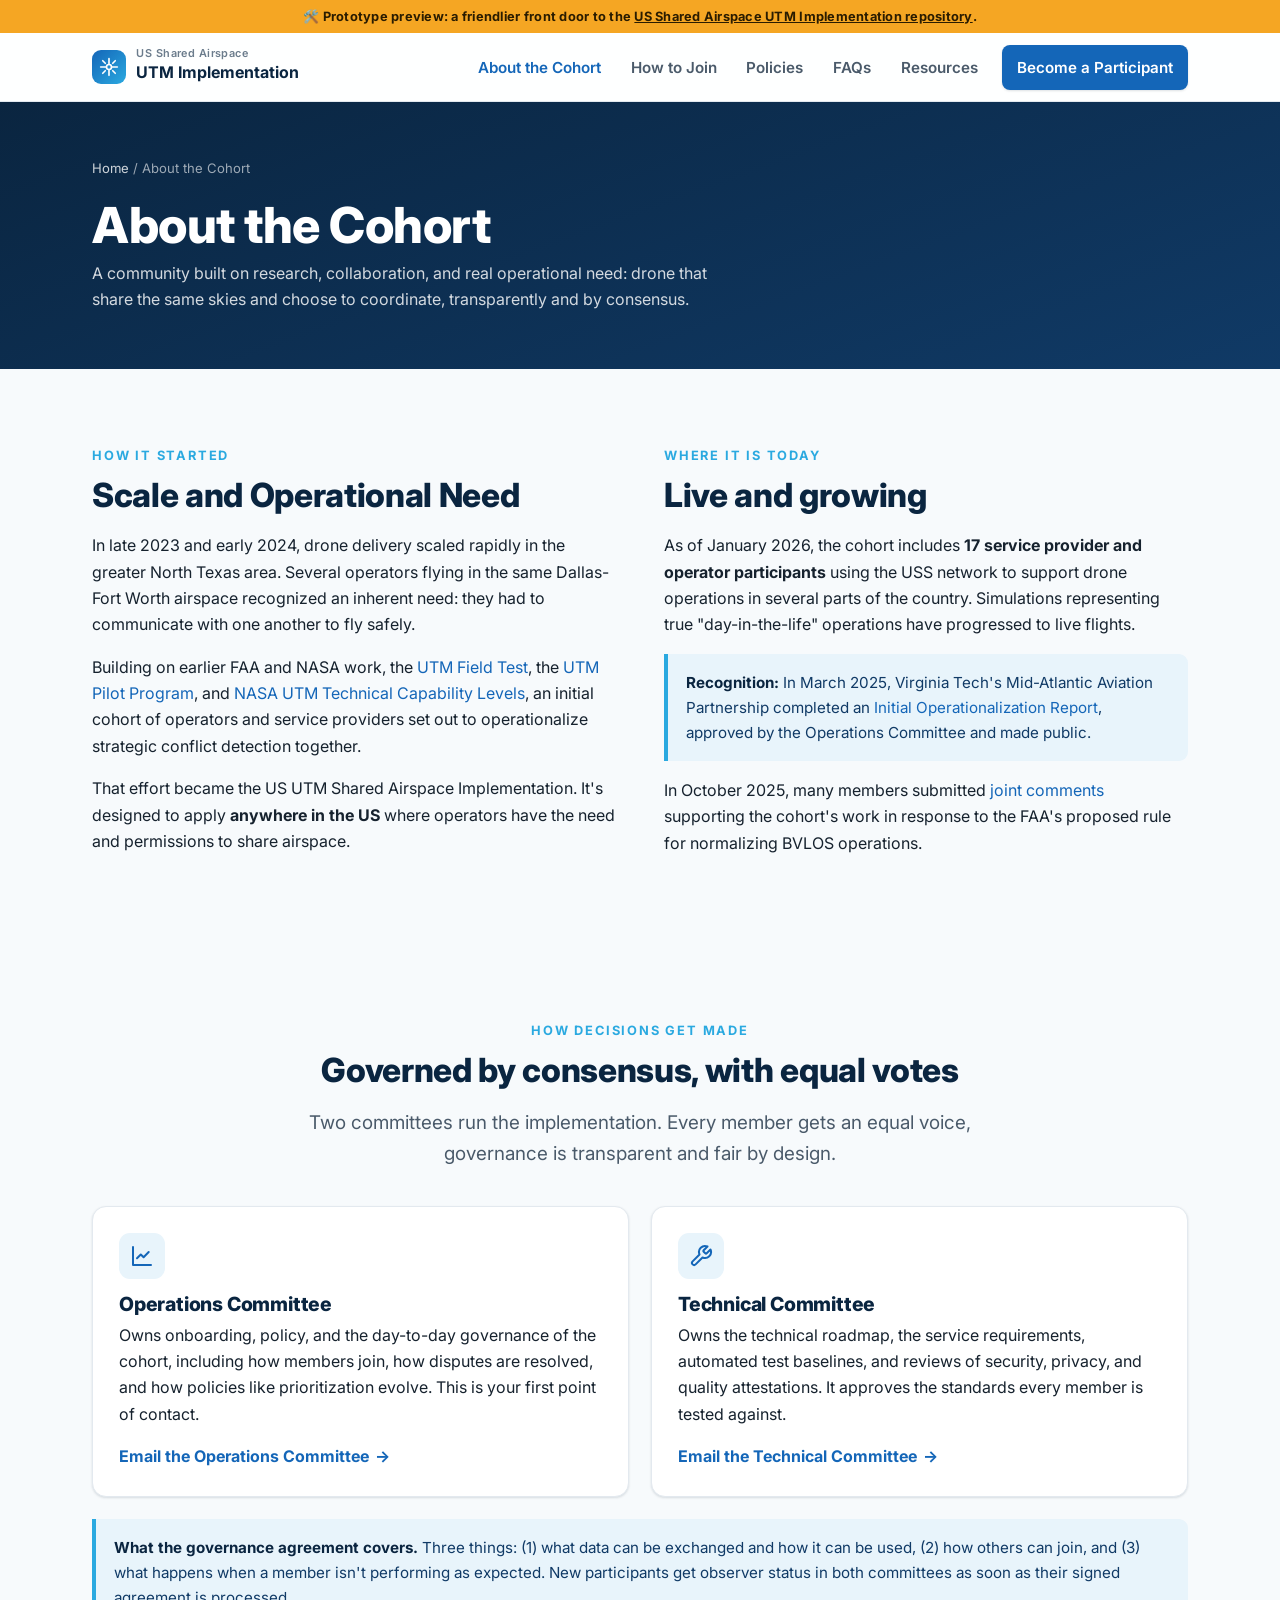
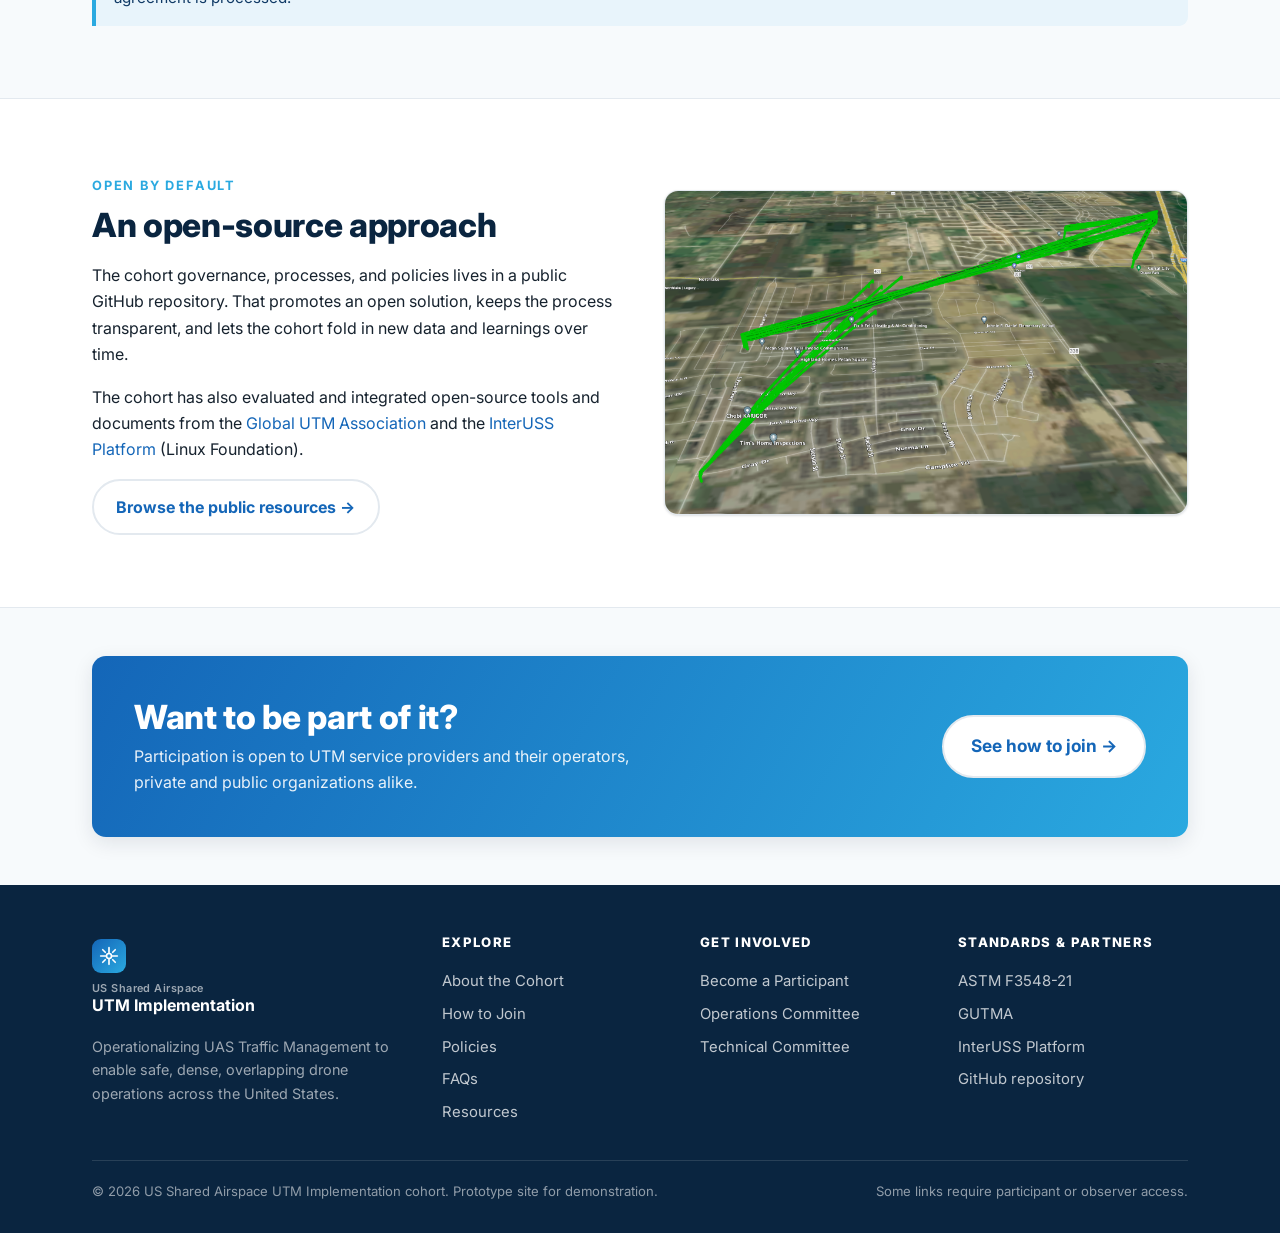
==== site/about.html @ 6d4e55c1 "How-to-join toggle, participant links, and README effective-date sync - How to Join: add a Service P" ====
<!DOCTYPE html>
<html lang="en">
<head>
<meta charset="UTF-8" />
<meta name="viewport" content="width=device-width, initial-scale=1.0" />
<title>About the Cohort | US Shared Airspace UTM Implementation</title>
<meta name="description" content="Who's in the US Shared Airspace UTM Implementation cohort, how it started in North Texas, and how it's governed." />
<link rel="preconnect" href="https://fonts.googleapis.com"><link rel="preconnect" href="https://fonts.gstatic.com" crossorigin>
<link href="https://fonts.googleapis.com/css2?family=Inter:wght@400;600;700;800&display=swap" rel="stylesheet">
<link rel="stylesheet" href="assets/css/styles.css" />
</head>
<body>
<div class="proto-ribbon">🛠️ Prototype preview: a friendlier front door to the <a href="https://github.com/utmimplementationus/getstarted">US Shared Airspace UTM Implementation repository</a>.</div>

<header class="site-header">
  <div class="container nav">
    <a class="brand" href="index.html" aria-label="US Shared Airspace UTM Implementation home">
      <span class="mark" aria-hidden="true"><svg viewBox="0 0 24 24" fill="none" stroke="currentColor" stroke-width="2" stroke-linecap="round" stroke-linejoin="round"><path d="M12 2v6M12 16v6M2 12h6M16 12h6"/><circle cx="12" cy="12" r="3"/><path d="M4.5 4.5l3 3M19.5 4.5l-3 3M4.5 19.5l3-3M19.5 19.5l-3-3"/></svg></span>
      <span class="brand-text"><small>US Shared Airspace</small><strong>UTM Implementation</strong></span>
    </a>
    <button class="nav-toggle" aria-label="Toggle menu" aria-expanded="false" aria-controls="nav-links"><span></span></button>
    <ul class="nav-links" id="nav-links">
      <li><a href="about.html">About the Cohort</a></li>
      <li><a href="onboarding.html">How to Join</a></li>
      <li><a href="policies.html">Policies</a></li>
      <li><a href="faqs.html">FAQs</a></li>
      <li><a href="resources.html">Resources</a></li>
      <li class="nav-cta"><a class="btn btn-primary" href="https://github.com/utmimplementationus/getstarted/blob/main/onboarding.md">Become a Participant</a></li>
    </ul>
  </div>
</header>

<section class="page-hero">
  <div class="container">
    <div class="breadcrumb"><a href="index.html">Home</a> / About the Cohort</div>
    <h1>About the Cohort</h1>
    <p>A community built on research, collaboration, and real operational need: drone that share the same skies and choose to coordinate, transparently and by consensus.</p>
  </div>
</section>

<!-- STORY -->
<section class="section">
  <div class="container grid grid-2" style="gap:48px; align-items:start">
    <div class="reveal">
      <span class="eyebrow">How it started</span>
      <h2>Scale and Operational Need</h2>
      <p>In late 2023 and early 2024, drone delivery scaled rapidly in the greater North&nbsp;Texas area. Several operators flying in the same Dallas-Fort Worth airspace recognized an inherent need: they had to communicate with one another to fly safely.</p>
      <p>Building on earlier FAA and NASA work, the <a href="https://www.faa.gov/uas/research_development/traffic_management/field_test">UTM Field Test</a>, the <a href="https://www.faa.gov/uas/research_development/traffic_management/utm_pilot_program">UTM Pilot Program</a>, and <a href="https://www.nasa.gov/directorates/armd/past-armd-projects/utm-project/">NASA UTM Technical Capability Levels</a>, an initial cohort of operators and service providers set out to operationalize strategic conflict detection together.</p>
      <p>That effort became the US UTM Shared Airspace Implementation. It's designed to apply <strong>anywhere in the US</strong> where operators have the need and permissions to share airspace.</p>
    </div>
    <div class="reveal">
      <span class="eyebrow">Where it is today</span>
      <h2>Live and growing</h2>
      <p>As of January 2026, the cohort includes <strong>17 service provider and operator participants</strong> using the USS network to support drone operations in several parts of the country. Simulations representing true "day-in-the-life" operations have progressed to live flights.</p>
      <div class="note" style="margin-bottom:16px"><strong>Recognition:</strong> In March 2025, Virginia Tech's Mid-Atlantic Aviation Partnership completed an <a href="https://github.com/utmimplementationus/getstarted/blob/main/docs/Shared_Airspace_Report_v1_FINAL.pdf">Initial Operationalization Report</a>, approved by the Operations Committee and made public.</div>
      <p>In October 2025, many members submitted <a href="https://www.regulations.gov/comment/FAA-2025-1908-2544">joint comments</a> supporting the cohort's work in response to the FAA's proposed rule for normalizing BVLOS operations.</p>
    </div>
  </div>
</section>

<!-- MEMBERS (Remove for now) -->


<!-- GOVERNANCE -->
<section class="section">
  <div class="container">
    <div class="center measure" style="margin:0 auto 36px">
      <span class="eyebrow">How decisions get made</span>
      <h2>Governed by consensus, with equal votes</h2>
      <p class="lead">Two committees run the implementation. Every member gets an equal voice, governance is transparent and fair by design.</p>
    </div>
    <div class="grid grid-2">
      <div class="card reveal">
        <div class="ico"><svg viewBox="0 0 24 24" fill="none" stroke="currentColor" stroke-width="2" stroke-linecap="round" stroke-linejoin="round"><path d="M3 3v18h18"/><path d="M18.7 8l-5.1 5.2-2.8-2.7L7 14.3"/></svg></div>
        <h3>Operations Committee</h3>
        <p>Owns onboarding, policy, and the day-to-day governance of the cohort, including how members join, how disputes are resolved, and how policies like prioritization evolve. This is your first point of contact.</p>
        <a class="card-link" href="mailto:onboarding@us-utm.simplelogin.com">Email the Operations Committee</a>
      </div>
      <div class="card reveal">
        <div class="ico"><svg viewBox="0 0 24 24" fill="none" stroke="currentColor" stroke-width="2" stroke-linecap="round" stroke-linejoin="round"><path d="M14.7 6.3a1 1 0 0 0 0 1.4l1.6 1.6a1 1 0 0 0 1.4 0l3.77-3.77a6 6 0 0 1-7.94 7.94l-6.91 6.91a2.12 2.12 0 0 1-3-3l6.91-6.91a6 6 0 0 1 7.94-7.94l-3.76 3.76z"/></svg></div>
        <h3>Technical Committee</h3>
        <p>Owns the technical roadmap, the service requirements, automated test baselines, and reviews of security, privacy, and quality attestations. It approves the standards every member is tested against.</p>
        <a class="card-link" href="mailto:technical-committee@us-utm.simplelogin.com">Email the Technical Committee</a>
      </div>
    </div>
    <div class="note reveal" style="margin-top:22px">
      <strong>What the governance agreement covers.</strong> Three things: (1) what data can be exchanged and how it can be used, (2) how others can join, and (3) what happens when a member isn't performing as expected. New participants get observer status in both committees as soon as their signed agreement is processed.
    </div>
  </div>
</section>

<!-- OPEN SOURCE -->
<section class="section section--alt">
  <div class="container grid grid-2" style="gap:48px; align-items:center">
    <div class="reveal">
      <span class="eyebrow">Open by default</span>
      <h2>An open-source approach</h2>
      <p>The cohort governance, processes, and policies lives in a public GitHub repository. That promotes an open solution, keeps the process transparent, and lets the cohort fold in new data and learnings over time.</p>
      <p>The cohort has also evaluated and integrated open-source tools and documents from the <a href="https://gutma.org/">Global UTM Association</a> and the <a href="https://interussplatform.org/">InterUSS Platform</a> (Linux Foundation).</p>
      <a class="btn btn-outline" href="resources.html">Browse the public resources →</a>
    </div>
    <div class="card reveal" style="padding:0; overflow:hidden">
      <img src="assets/img/simulation-example.png" alt="Simulation of overlapping drone operations" />
    </div>
  </div>
</section>

<section class="section--tight">
  <div class="container">
    <div class="cta-band reveal">
      <div><h2>Want to be part of it?</h2><p>Participation is open to UTM service providers and their operators, private and public organizations alike.</p></div>
      <a class="btn btn-outline btn-lg" href="onboarding.html">See how to join →</a>
    </div>
  </div>
</section>

<footer class="site-footer">
  <div class="container">
    <div class="foot-grid">
      <div class="foot-brand">
        <a class="brand" href="index.html" style="color:#fff; margin-bottom:12px"><span class="mark" aria-hidden="true"><svg viewBox="0 0 24 24" fill="none" stroke="currentColor" stroke-width="2" stroke-linecap="round" stroke-linejoin="round"><path d="M12 2v6M12 16v6M2 12h6M16 12h6"/><circle cx="12" cy="12" r="3"/><path d="M4.5 4.5l3 3M19.5 4.5l-3 3M4.5 19.5l3-3M19.5 19.5l-3-3"/></svg></span><span class="brand-text"><small style="color:rgba(255,255,255,.6)">US Shared Airspace</small><strong style="color:#fff">UTM Implementation</strong></span></a>
        <p>Operationalizing UAS Traffic Management to enable safe, dense, overlapping drone operations across the United States.</p>
      </div>
      <div><h4>Explore</h4><a href="about.html">About the Cohort</a><a href="onboarding.html">How to Join</a><a href="policies.html">Policies</a><a href="faqs.html">FAQs</a><a href="resources.html">Resources</a></div>
      <div><h4>Get involved</h4><a href="https://github.com/utmimplementationus/getstarted/blob/main/onboarding.md">Become a Participant</a><a href="mailto:onboarding@us-utm.simplelogin.com">Operations Committee</a><a href="mailto:technical-committee@us-utm.simplelogin.com">Technical Committee</a></div>
      <div><h4>Standards &amp; partners</h4><a href="https://www.astm.org/f3548-21.html">ASTM F3548-21</a><a href="https://gutma.org/">GUTMA</a><a href="https://interussplatform.org/">InterUSS Platform</a><a href="https://github.com/utmimplementationus/getstarted">GitHub repository</a></div>
    </div>
    <div class="foot-bottom"><span>© 2026 US Shared Airspace UTM Implementation cohort. Prototype site for demonstration.</span><span>Some links require participant or observer access.</span></div>
  </div>
</footer>
<script src="assets/js/main.js"></script>
</body>
</html>
---- site/assets/css/styles.css ----
/* =====================================================================
   US UTM Implementation — Public Site Prototype
   Design system: aviation-inspired, calm, trustworthy, accessible.
   Pure CSS, no build step.
   ===================================================================== */

:root {
  /* Palette */
  --navy:        #0a2540;   /* deep airspace navy */
  --navy-2:      #103a66;
  --blue:        #1466b8;   /* primary action */
  --sky:         #2aa9e0;   /* accent */
  --sky-soft:    #e8f4fb;
  --cyan:        #00b3a4;   /* "go / pass" */
  --amber:       #f5a623;   /* caution / in progress */
  --ink:         #16222e;
  --slate:       #4a5a6a;
  --mist:        #6b7c8c;
  --line:        #e3e9ef;
  --bg:          #f7fafc;
  --card:        #ffffff;
  --white:       #ffffff;

  --radius:      14px;
  --radius-sm:   9px;
  --shadow-sm:   0 1px 2px rgba(16,34,46,.06), 0 1px 3px rgba(16,34,46,.08);
  --shadow:      0 6px 20px rgba(16,34,46,.10);
  --shadow-lg:   0 18px 50px rgba(16,34,46,.16);

  --maxw:        1140px;
  --font:        "Inter", -apple-system, BlinkMacSystemFont, "Segoe UI", Roboto, Helvetica, Arial, sans-serif;
}

/* ---------- Reset & base ---------- */
* { box-sizing: border-box; }
html { scroll-behavior: smooth; }
body {
  margin: 0;
  font-family: var(--font);
  color: var(--ink);
  background: var(--bg);
  line-height: 1.65;
  -webkit-font-smoothing: antialiased;
  text-rendering: optimizeLegibility;
}
img { max-width: 100%; display: block; }
a { color: var(--blue); text-decoration: none; }
a:hover { text-decoration: underline; }
h1, h2, h3, h4 { line-height: 1.2; color: var(--navy); margin: 0 0 .5em; font-weight: 800; letter-spacing: -.01em; }
h1 { font-size: clamp(2rem, 4vw, 3.1rem); }
h2 { font-size: clamp(1.5rem, 2.6vw, 2.1rem); }
h3 { font-size: 1.22rem; }
p { margin: 0 0 1rem; }
.lead { font-size: 1.18rem; color: var(--slate); }

.container { width: 100%; max-width: var(--maxw); margin: 0 auto; padding: 0 22px; }
.section { padding: 72px 0; }
.section--tight { padding: 48px 0; }
.section--alt { background: var(--white); border-top: 1px solid var(--line); border-bottom: 1px solid var(--line); }
.center { text-align: center; }
.eyebrow {
  display: inline-block; font-size: .8rem; font-weight: 700; letter-spacing: .14em;
  text-transform: uppercase; color: var(--sky); margin-bottom: .6rem;
}
.muted { color: var(--mist); }
.measure { max-width: 720px; }
.measure.center { margin-left: auto; margin-right: auto; }

/* ---------- Buttons ---------- */
.btn {
  display: inline-flex; align-items: center; gap: .5rem;
  font-weight: 700; font-size: 1rem; padding: .8rem 1.4rem;
  border-radius: 999px; border: 2px solid transparent; cursor: pointer;
  transition: transform .12s ease, box-shadow .12s ease, background .12s ease;
}
.btn:hover { text-decoration: none; transform: translateY(-1px); }
.btn-primary { background: var(--blue); color: #fff; box-shadow: var(--shadow-sm); }
.btn-primary:hover { background: #1059a1; box-shadow: var(--shadow); }
.btn-ghost { background: rgba(255,255,255,.1); color: #fff; border-color: rgba(255,255,255,.5); }
.btn-ghost:hover { background: rgba(255,255,255,.18); }
.btn-outline { background: #fff; color: var(--blue); border-color: var(--line); }
.btn-outline:hover { border-color: var(--blue); }
.btn-lg { font-size: 1.08rem; padding: .95rem 1.7rem; }

/* ---------- Header / nav ---------- */
.site-header {
  position: sticky; top: 0; z-index: 50;
  background: rgba(255,255,255,.88); backdrop-filter: saturate(160%) blur(10px);
  border-bottom: 1px solid var(--line);
}
.nav { display: flex; align-items: center; justify-content: space-between; height: 68px; }
.brand { display: flex; align-items: center; gap: .65rem; font-weight: 800; color: var(--navy); }
.brand:hover { text-decoration: none; }
.brand .mark {
  width: 34px; height: 34px; border-radius: 9px; display: grid; place-items: center;
  background: linear-gradient(135deg, var(--blue), var(--sky)); color: #fff; flex: none;
}
.brand .mark svg { width: 20px; height: 20px; }
.brand-text small { display: block; font-size: .68rem; font-weight: 600; color: var(--mist); letter-spacing: .04em; line-height: 1; }
.brand-text strong { font-size: 1rem; line-height: 1.1; }

.nav-links { display: flex; align-items: center; gap: 4px; list-style: none; margin: 0; padding: 0; }
.nav-links a {
  color: var(--slate); font-weight: 600; font-size: .95rem; padding: .5rem .8rem; border-radius: 8px;
}
.nav-links a:hover { color: var(--navy); background: var(--sky-soft); text-decoration: none; }
.nav-links a.active { color: var(--blue); }
/* Keep CTA button readable: button color rules must beat the .nav-links a defaults above */
.nav-links a.btn-primary, .nav-links a.btn-primary:hover { color: #fff; background: var(--blue); }
.nav-links a.btn-primary:hover { background: #1059a1; }
.nav-links a.btn-outline, .nav-links a.btn-outline:hover { color: var(--blue); background: #fff; }
.nav-cta { margin-left: 8px; }

.nav-toggle {
  display: none; background: none; border: 0; cursor: pointer; padding: 8px; border-radius: 8px;
}
.nav-toggle span, .nav-toggle span::before, .nav-toggle span::after {
  content: ""; display: block; width: 24px; height: 2px; background: var(--navy); border-radius: 2px;
  transition: transform .2s ease, opacity .2s ease;
}
.nav-toggle span::before { transform: translateY(-7px); }
.nav-toggle span::after  { transform: translateY(5px); }

@media (max-width: 860px) {
  .nav-toggle { display: block; }
  .nav-links {
    position: absolute; top: 68px; left: 0; right: 0; flex-direction: column; align-items: stretch;
    background: #fff; border-bottom: 1px solid var(--line); padding: 10px 16px 18px;
    box-shadow: var(--shadow); gap: 2px;
    display: none;
  }
  .nav-links.open { display: flex; }
  .nav-links a { padding: .75rem .6rem; font-size: 1rem; }
  .nav-cta { margin: 6px 0 0; }
  .nav-cta .btn { width: 100%; justify-content: center; }
}

/* ---------- Hero ---------- */
.hero {
  position: relative; color: #fff; overflow: hidden;
  background: radial-gradient(1200px 600px at 75% -10%, #1f5fa6 0%, transparent 55%),
              linear-gradient(160deg, var(--navy) 0%, var(--navy-2) 60%, #0d4a86 100%);
}
.hero::after {
  content: ""; position: absolute; inset: 0; pointer-events: none;
  background-image:
    radial-gradient(circle at 20% 30%, rgba(255,255,255,.06) 0 2px, transparent 3px),
    radial-gradient(circle at 65% 70%, rgba(255,255,255,.05) 0 2px, transparent 3px),
    radial-gradient(circle at 85% 25%, rgba(255,255,255,.05) 0 2px, transparent 3px);
}
.hero .container { position: relative; z-index: 1; padding-top: 84px; padding-bottom: 84px; }
.hero h1 { color: #fff; max-width: 16ch; }
.hero .lead { color: rgba(255,255,255,.86); max-width: 60ch; }
.hero-actions { display: flex; flex-wrap: wrap; gap: 12px; margin-top: 26px; }
.hero-badge {
  display: inline-flex; align-items: center; gap: .5rem; font-size: .82rem; font-weight: 600;
  background: rgba(255,255,255,.12); border: 1px solid rgba(255,255,255,.25);
  padding: .35rem .8rem; border-radius: 999px; margin-bottom: 1.2rem; color: #eaf4fc;
}
.hero-badge .dot { width: 8px; height: 8px; border-radius: 50%; background: var(--cyan); box-shadow: 0 0 0 4px rgba(0,179,164,.25); }

/* page hero (smaller, for subpages) */
.page-hero { color: #fff; background: linear-gradient(160deg, var(--navy), var(--navy-2)); }
.page-hero .container { padding: 56px 22px; }
.page-hero h1 { color: #fff; margin-bottom: .3rem; }
.page-hero p { color: rgba(255,255,255,.82); max-width: 65ch; margin: 0; }
.breadcrumb { font-size: .82rem; color: rgba(255,255,255,.6); margin-bottom: 1rem; }
.breadcrumb a { color: rgba(255,255,255,.8); }

/* ---------- Stats ---------- */
.stats { display: grid; grid-template-columns: repeat(4, 1fr); gap: 18px; }
.stat {
  background: rgba(255,255,255,.08); border: 1px solid rgba(255,255,255,.16);
  border-radius: var(--radius); padding: 20px; backdrop-filter: blur(4px);
}
.stat .num { font-size: 2rem; font-weight: 800; color: #fff; line-height: 1; }
.stat .lbl { font-size: .88rem; color: rgba(255,255,255,.78); margin-top: .35rem; }
@media (max-width: 720px){ .stats { grid-template-columns: repeat(2,1fr); } }

/* ---------- Cards & grids ---------- */
.grid { display: grid; gap: 22px; }
.grid-2 { grid-template-columns: repeat(2, 1fr); }
.grid-3 { grid-template-columns: repeat(3, 1fr); }
.grid-4 { grid-template-columns: repeat(4, 1fr); }
@media (max-width: 920px){ .grid-3, .grid-4 { grid-template-columns: repeat(2,1fr); } }
@media (max-width: 640px){ .grid-2, .grid-3, .grid-4 { grid-template-columns: 1fr; } }

.card {
  background: var(--card); border: 1px solid var(--line); border-radius: var(--radius);
  padding: 26px; box-shadow: var(--shadow-sm); transition: transform .14s ease, box-shadow .14s ease;
}
.card.hover:hover { transform: translateY(-3px); box-shadow: var(--shadow); }
.card h3 { margin-bottom: .35rem; }
.card p:last-child { margin-bottom: 0; }
.card .ico {
  width: 46px; height: 46px; border-radius: 11px; display: grid; place-items: center;
  background: var(--sky-soft); color: var(--blue); margin-bottom: 14px;
}
.card .ico svg { width: 24px; height: 24px; }
.card-link { font-weight: 700; display: inline-flex; align-items: center; gap: .35rem; }
.card-link::after { content: "→"; transition: transform .12s ease; }
.card-link:hover::after { transform: translateX(3px); }

/* ---------- Principles list ---------- */
.principles { counter-reset: p; display: grid; grid-template-columns: repeat(3,1fr); gap: 16px; }
@media (max-width: 920px){ .principles { grid-template-columns: repeat(2,1fr);} }
@media (max-width: 640px){ .principles { grid-template-columns: 1fr;} }
.principle {
  counter-increment: p; position: relative; background: var(--white); border: 1px solid var(--line);
  border-radius: var(--radius-sm); padding: 20px 20px 20px 64px; box-shadow: var(--shadow-sm);
}
.principle::before {
  content: counter(p); position: absolute; left: 18px; top: 18px;
  width: 32px; height: 32px; border-radius: 50%; display: grid; place-items: center;
  background: linear-gradient(135deg, var(--blue), var(--sky)); color: #fff; font-weight: 800; font-size: .95rem;
}
.principle p { margin: 0; font-weight: 600; color: var(--ink); font-size: .98rem; }
.principle.lead-principle { background: linear-gradient(135deg, var(--navy), var(--navy-2)); border: 0; }
.principle.lead-principle p { color: #fff; font-size: 1.05rem; }
.principle.lead-principle::before { background: var(--cyan); color: var(--navy); }

/* ---------- Journey path toggle (Service Provider / Operator) ---------- */
.journey-toggle {
  display: inline-flex; gap: 4px; padding: 4px; margin: 8px 0 4px;
  background: var(--white); border: 1px solid var(--line); border-radius: 999px; box-shadow: var(--shadow-sm);
}
.jt-btn {
  font-family: inherit; font-weight: 700; font-size: .95rem; color: var(--slate);
  background: none; border: 0; cursor: pointer; padding: .6rem 1.25rem; border-radius: 999px;
  display: inline-flex; align-items: center; gap: .5rem; transition: background .15s ease, color .15s ease;
}
.jt-btn:hover { color: var(--navy); }
.jt-btn.active { background: var(--blue); color: #fff; }
.journey-panel[hidden] { display: none; }
@media (max-width: 520px){ .journey-toggle { width: 100%; } .jt-btn { flex: 1; justify-content: center; padding: .6rem .7rem; } }

/* ---------- Timeline / gates ---------- */
.journey { position: relative; margin-top: 30px; }
.journey::before {
  content: ""; position: absolute; left: 27px; top: 10px; bottom: 10px; width: 3px;
  background: linear-gradient(var(--sky), var(--cyan)); border-radius: 3px;
}
.step { position: relative; padding: 0 0 34px 76px; }
.step:last-child { padding-bottom: 0; }
.step .badge {
  position: absolute; left: 0; top: 0; width: 56px; height: 56px; border-radius: 50%;
  background: #fff; border: 3px solid var(--sky); color: var(--navy); display: grid; place-items: center;
  font-weight: 800; font-size: 1.1rem; box-shadow: var(--shadow-sm); z-index: 1;
}
.step .badge.go { border-color: var(--cyan); }
.step-card { background: #fff; border: 1px solid var(--line); border-radius: var(--radius); padding: 22px 24px; box-shadow: var(--shadow-sm); }
.step-card h3 { margin-bottom: .2rem; }
.step-tag { font-size: .76rem; font-weight: 700; text-transform: uppercase; letter-spacing: .08em; color: var(--sky); }
.checklist { list-style: none; margin: .8rem 0 0; padding: 0; }
.checklist li { position: relative; padding: 6px 0 6px 30px; color: var(--slate); }
.checklist li::before {
  content: ""; position: absolute; left: 0; top: 11px; width: 18px; height: 18px; border-radius: 50%;
  background: var(--sky-soft) url("data:image/svg+xml;utf8,<svg xmlns='http://www.w3.org/2000/svg' viewBox='0 0 24 24' fill='none' stroke='%231466b8' stroke-width='3' stroke-linecap='round' stroke-linejoin='round'><polyline points='20 6 9 17 4 12'/></svg>") center / 12px no-repeat;
}

/* gate columns */
.gate-grid { display:grid; grid-template-columns: repeat(3,1fr); gap: 20px; }
@media (max-width: 820px){ .gate-grid { grid-template-columns: 1fr; } }
.gate { border-top: 5px solid var(--sky); }
.gate:nth-child(2){ border-top-color: var(--amber); }
.gate:nth-child(3){ border-top-color: var(--cyan); }
.gate .gnum { font-size: .8rem; font-weight: 800; letter-spacing:.1em; text-transform: uppercase; color: var(--mist); }

/* ---------- Roles / two-column callouts ---------- */
.role-tag {
  display:inline-block; font-size:.72rem; font-weight:800; letter-spacing:.06em; text-transform:uppercase;
  padding:.2rem .6rem; border-radius: 6px; margin-bottom:.6rem;
}
.role-tag.sp { background: var(--sky-soft); color: var(--blue); }
.role-tag.op { background: #fff3df; color: #a9690a; }

/* ---------- Members ---------- */
.members { display: grid; grid-template-columns: repeat(auto-fill, minmax(150px,1fr)); gap: 12px; }
.member {
  background:#fff; border:1px solid var(--line); border-radius: var(--radius-sm); padding: 16px;
  text-align:center; font-weight:700; color: var(--navy); box-shadow: var(--shadow-sm); font-size:.95rem;
}
.member span { display:block; font-size:.72rem; font-weight:600; color: var(--mist); margin-top:.2rem; text-transform: uppercase; letter-spacing:.05em; }

/* ---------- FAQ accordion ---------- */
.faq-search {
  width: 100%; padding: .9rem 1.1rem .9rem 2.6rem; border:1px solid var(--line); border-radius: 999px;
  font-size: 1rem; font-family: inherit; box-shadow: var(--shadow-sm);
  background: #fff url("data:image/svg+xml;utf8,<svg xmlns='http://www.w3.org/2000/svg' viewBox='0 0 24 24' fill='none' stroke='%236b7c8c' stroke-width='2' stroke-linecap='round'><circle cx='11' cy='11' r='7'/><line x1='21' y1='21' x2='16.65' y2='16.65'/></svg>") 14px center / 18px no-repeat;
}
.faq-search:focus { outline: none; border-color: var(--blue); box-shadow: 0 0 0 4px rgba(20,102,184,.12); }
.faq-group-title { margin: 34px 0 12px; font-size: .82rem; text-transform: uppercase; letter-spacing:.12em; color: var(--mist); font-weight:800; }
.faq { background:#fff; border:1px solid var(--line); border-radius: var(--radius-sm); margin-bottom: 10px; overflow:hidden; }
.faq summary {
  cursor: pointer; list-style: none; padding: 18px 52px 18px 20px; font-weight: 700; color: var(--navy);
  position: relative; font-size: 1.02rem;
}
.faq summary::-webkit-details-marker { display:none; }
.faq summary::after {
  content: "+"; position:absolute; right: 20px; top: 50%; transform: translateY(-50%);
  font-size: 1.5rem; color: var(--blue); font-weight: 400; transition: transform .2s ease;
}
.faq[open] summary::after { content: "−"; }
.faq summary:hover { background: var(--sky-soft); }
.faq .answer { padding: 0 20px 18px; color: var(--slate); }
.faq .answer p:last-child { margin-bottom: 0; }
.faq-empty { padding: 30px; text-align:center; color: var(--mist); display:none; }

/* ---------- Resource list ---------- */
.res-grid { display:grid; grid-template-columns: repeat(2,1fr); gap: 16px; }
@media (max-width: 720px){ .res-grid { grid-template-columns: 1fr; } }
.res {
  display:flex; gap: 14px; align-items:flex-start; background:#fff; border:1px solid var(--line);
  border-radius: var(--radius-sm); padding: 18px; box-shadow: var(--shadow-sm); transition: border-color .12s ease, transform .12s ease;
}
.res:hover { border-color: var(--blue); transform: translateY(-2px); text-decoration:none; }
.res .ftype {
  flex:none; width: 44px; height: 44px; border-radius: 9px; display:grid; place-items:center;
  font-size:.62rem; font-weight:800; color:#fff; letter-spacing:.03em;
}
.ftype.pdf { background:#d9534f; } .ftype.xls { background:#1d8348; } .ftype.md { background: var(--navy); } .ftype.web { background: var(--sky); }
.res h4 { margin:0 0 .2rem; color: var(--navy); font-size: 1rem; }
.res p { margin:0; font-size:.88rem; color: var(--mist); }

/* ---------- Callout / CTA band ---------- */
.cta-band {
  background: linear-gradient(120deg, var(--blue), var(--sky)); color:#fff; border-radius: var(--radius);
  padding: 42px; display:flex; align-items:center; justify-content:space-between; gap: 24px; flex-wrap: wrap;
  box-shadow: var(--shadow);
}
.cta-band h2 { color:#fff; margin:0 0 .3rem; }
.cta-band p { color: rgba(255,255,255,.9); margin:0; max-width: 52ch; }

.note {
  border-left: 4px solid var(--sky); background: var(--sky-soft); padding: 16px 18px;
  border-radius: 0 var(--radius-sm) var(--radius-sm) 0; color: var(--navy-2); font-size:.95rem;
}
.note strong { color: var(--navy); }

.pill { display:inline-flex; align-items:center; gap:.4rem; font-size:.78rem; font-weight:700; padding:.25rem .7rem; border-radius:999px; }
.pill.active { background: #e3f7f4; color: #067a6f; }
.pill.active .dot { width:7px;height:7px;border-radius:50%;background: var(--cyan); }

/* ---------- Definition / glossary ---------- */
.glossary { display:grid; gap: 12px; }
.gloss { background:#fff; border:1px solid var(--line); border-radius: var(--radius-sm); padding: 16px 18px; }
.gloss dt { font-weight: 800; color: var(--navy); }
.gloss dd { margin: .25rem 0 0; color: var(--slate); }
.gloss .abbr { font-size:.78rem; color: var(--sky); font-weight:700; }

/* ---------- Footer ---------- */
.site-footer { background: var(--navy); color: rgba(255,255,255,.75); margin-top: 0; }
.site-footer .container { padding: 50px 22px 30px; }
.foot-grid { display:grid; grid-template-columns: 1.4fr 1fr 1fr 1fr; gap: 28px; }
@media (max-width: 820px){ .foot-grid { grid-template-columns: 1fr 1fr; } }
@media (max-width: 480px){ .foot-grid { grid-template-columns: 1fr; } }
.site-footer h4 { color:#fff; font-size:.82rem; text-transform:uppercase; letter-spacing:.1em; margin-bottom: .9rem; }
.site-footer a { color: rgba(255,255,255,.75); display:block; padding: 4px 0; font-size:.93rem; }
.site-footer a:hover { color:#fff; }
.foot-brand .brand .mark { margin-bottom: 10px; }
.foot-brand p { color: rgba(255,255,255,.6); font-size:.9rem; max-width: 34ch; }
.foot-bottom {
  border-top: 1px solid rgba(255,255,255,.12); margin-top: 32px; padding-top: 20px;
  display:flex; justify-content:space-between; gap: 12px; flex-wrap: wrap; font-size:.82rem; color: rgba(255,255,255,.55);
}

/* prototype ribbon */
.proto-ribbon {
  background: var(--amber); color: #2a1c00; text-align:center; font-size:.8rem; font-weight:700;
  padding: 6px 12px; letter-spacing:.02em;
}
.proto-ribbon a { color: #2a1c00; text-decoration: underline; }

/* utility */
.mt-0 { margin-top: 0; } .mb-0 { margin-bottom: 0 !important; }
.flex { display:flex; gap: 12px; flex-wrap: wrap; align-items:center; }
.reveal { opacity: 0; transform: translateY(14px); transition: opacity .5s ease, transform .5s ease; }
.reveal.in { opacity: 1; transform: none; }
@media (prefers-reduced-motion: reduce) {
  .reveal { opacity: 1; transform: none; transition: none; }
  html { scroll-behavior: auto; }
}
:focus-visible { outline: 3px solid var(--sky); outline-offset: 2px; border-radius: 4px; }
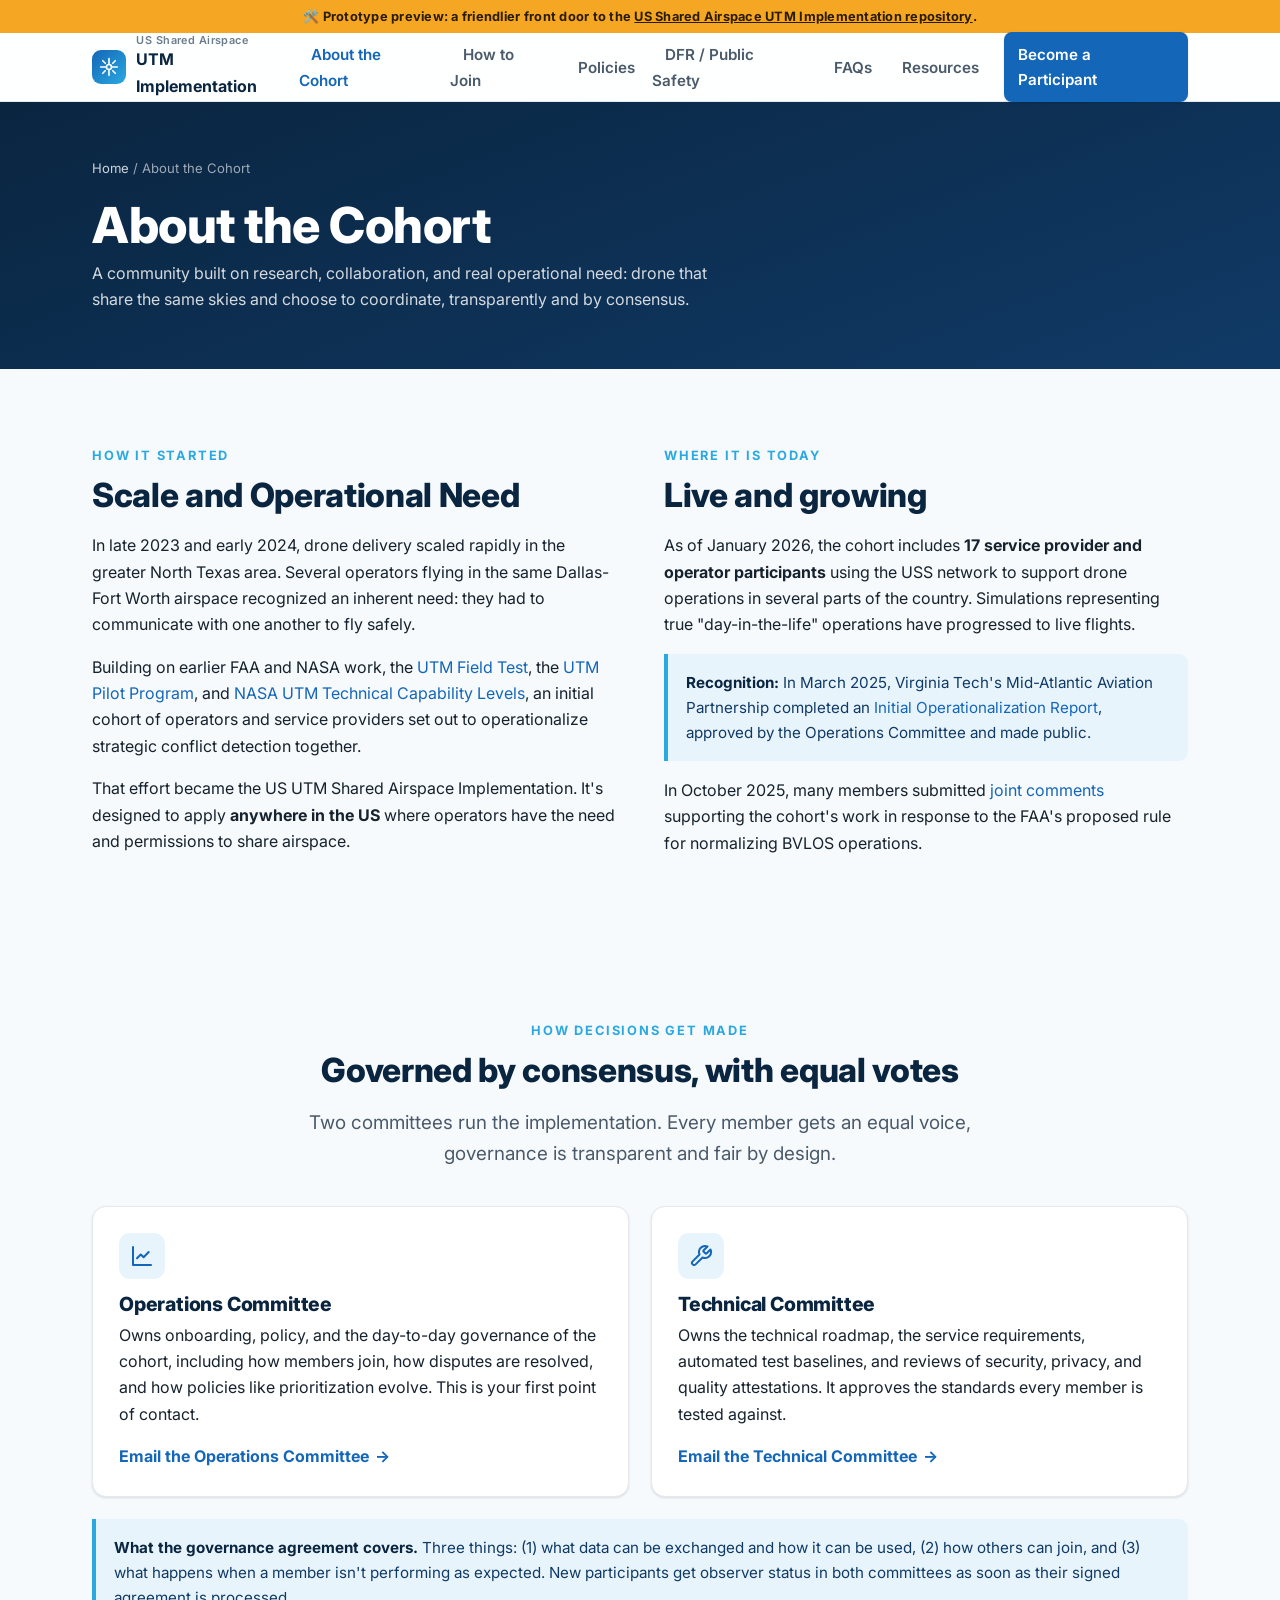
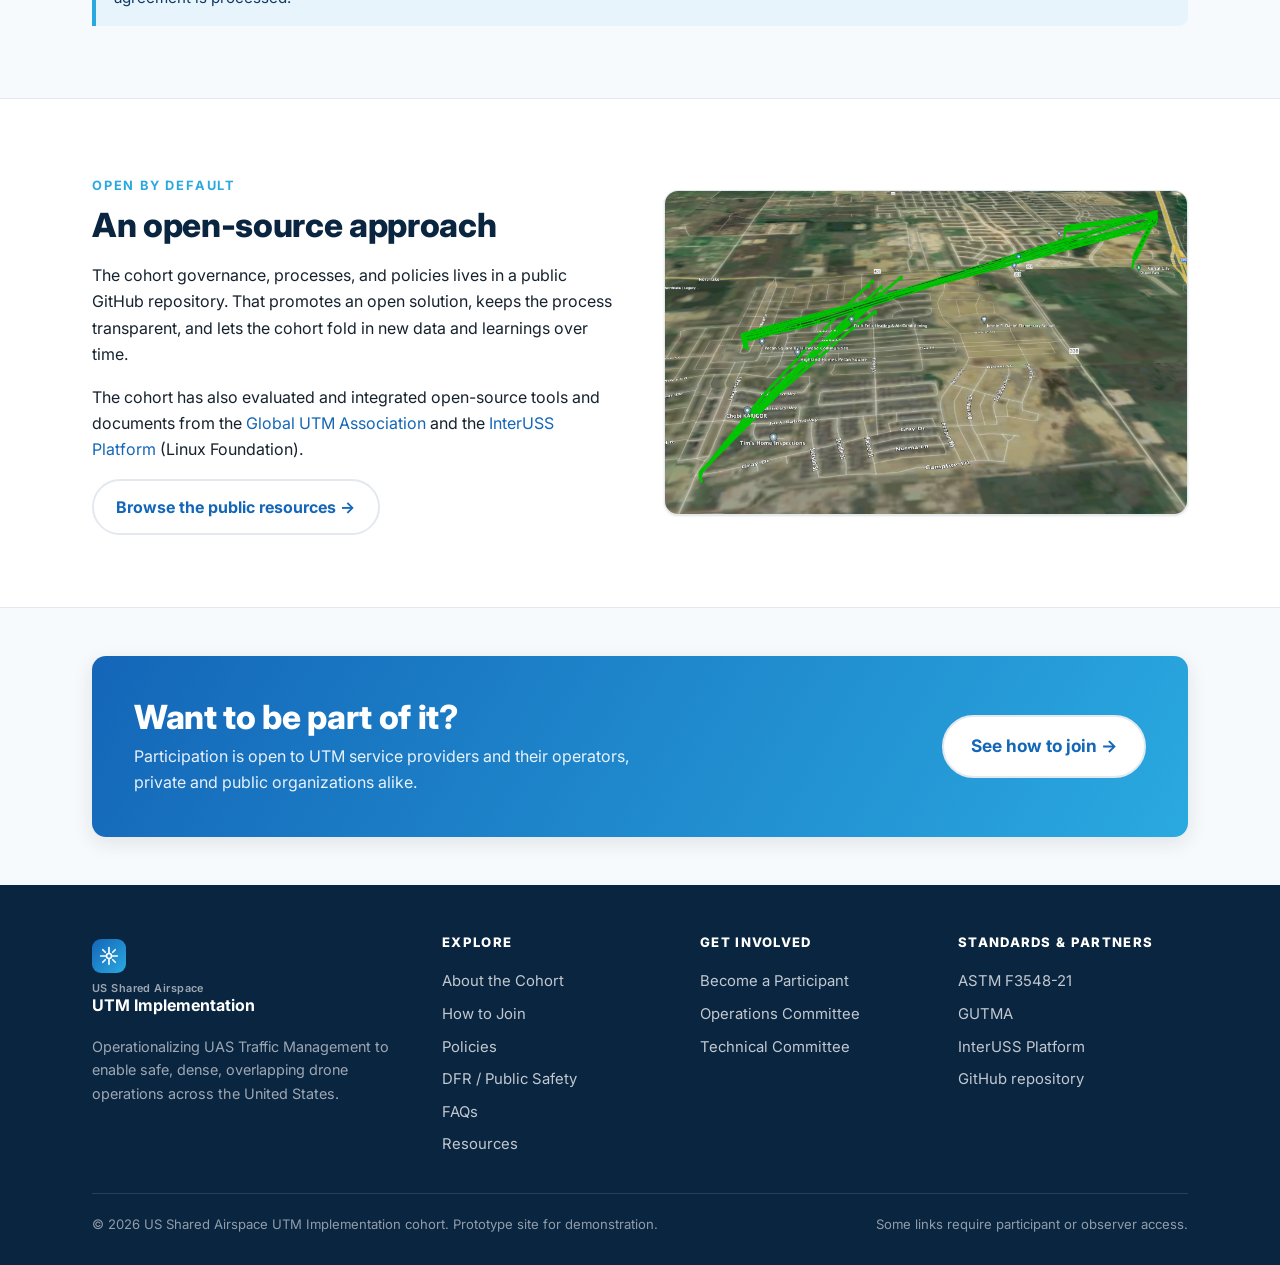
==== commit ae232cba: "Add DFR/public safety UAS section per issue #519" ====
--- a/site/about.html
+++ b/site/about.html
@@ -23,9 +23,10 @@
       <li><a href="about.html">About the Cohort</a></li>
       <li><a href="onboarding.html">How to Join</a></li>
       <li><a href="policies.html">Policies</a></li>
+      <li><a href="dfr-public-safety.html">DFR / Public Safety</a></li>
       <li><a href="faqs.html">FAQs</a></li>
       <li><a href="resources.html">Resources</a></li>
-      <li class="nav-cta"><a class="btn btn-primary" href="https://github.com/utmimplementationus/getstarted/blob/main/onboarding.md">Become a Participant</a></li>
+      <li class="nav-cta"><a class="btn btn-primary" href="mailto:onboarding@us-utm.simplelogin.com" data-intake>Become a Participant</a></li>
     </ul>
   </div>
 </header>
@@ -121,8 +122,8 @@
         <a class="brand" href="index.html" style="color:#fff; margin-bottom:12px"><span class="mark" aria-hidden="true"><svg viewBox="0 0 24 24" fill="none" stroke="currentColor" stroke-width="2" stroke-linecap="round" stroke-linejoin="round"><path d="M12 2v6M12 16v6M2 12h6M16 12h6"/><circle cx="12" cy="12" r="3"/><path d="M4.5 4.5l3 3M19.5 4.5l-3 3M4.5 19.5l3-3M19.5 19.5l-3-3"/></svg></span><span class="brand-text"><small style="color:rgba(255,255,255,.6)">US Shared Airspace</small><strong style="color:#fff">UTM Implementation</strong></span></a>
         <p>Operationalizing UAS Traffic Management to enable safe, dense, overlapping drone operations across the United States.</p>
       </div>
-      <div><h4>Explore</h4><a href="about.html">About the Cohort</a><a href="onboarding.html">How to Join</a><a href="policies.html">Policies</a><a href="faqs.html">FAQs</a><a href="resources.html">Resources</a></div>
-      <div><h4>Get involved</h4><a href="https://github.com/utmimplementationus/getstarted/blob/main/onboarding.md">Become a Participant</a><a href="mailto:onboarding@us-utm.simplelogin.com">Operations Committee</a><a href="mailto:technical-committee@us-utm.simplelogin.com">Technical Committee</a></div>
+      <div><h4>Explore</h4><a href="about.html">About the Cohort</a><a href="onboarding.html">How to Join</a><a href="policies.html">Policies</a><a href="dfr-public-safety.html">DFR / Public Safety</a><a href="faqs.html">FAQs</a><a href="resources.html">Resources</a></div>
+      <div><h4>Get involved</h4><a href="mailto:onboarding@us-utm.simplelogin.com" data-intake>Become a Participant</a><a href="mailto:onboarding@us-utm.simplelogin.com">Operations Committee</a><a href="mailto:technical-committee@us-utm.simplelogin.com">Technical Committee</a></div>
       <div><h4>Standards &amp; partners</h4><a href="https://www.astm.org/f3548-21.html">ASTM F3548-21</a><a href="https://gutma.org/">GUTMA</a><a href="https://interussplatform.org/">InterUSS Platform</a><a href="https://github.com/utmimplementationus/getstarted">GitHub repository</a></div>
     </div>
     <div class="foot-bottom"><span>© 2026 US Shared Airspace UTM Implementation cohort. Prototype site for demonstration.</span><span>Some links require participant or observer access.</span></div>
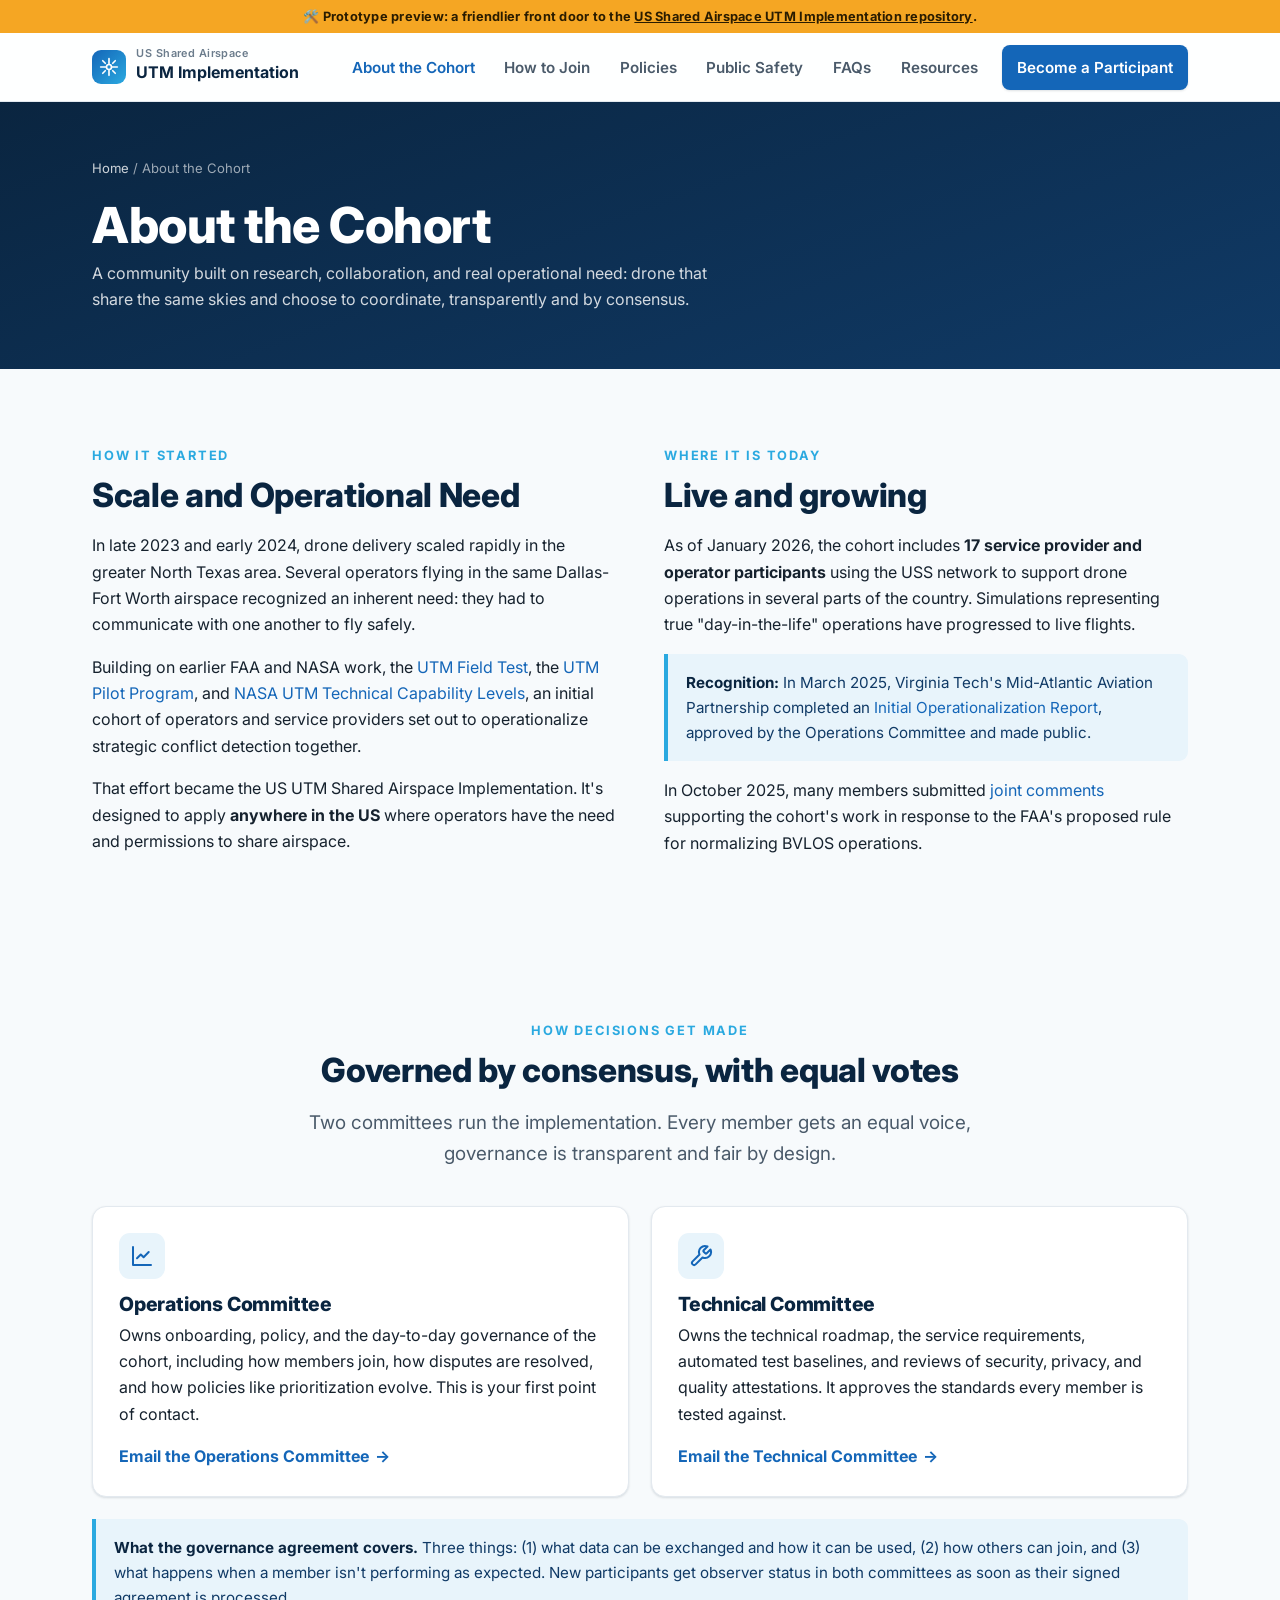
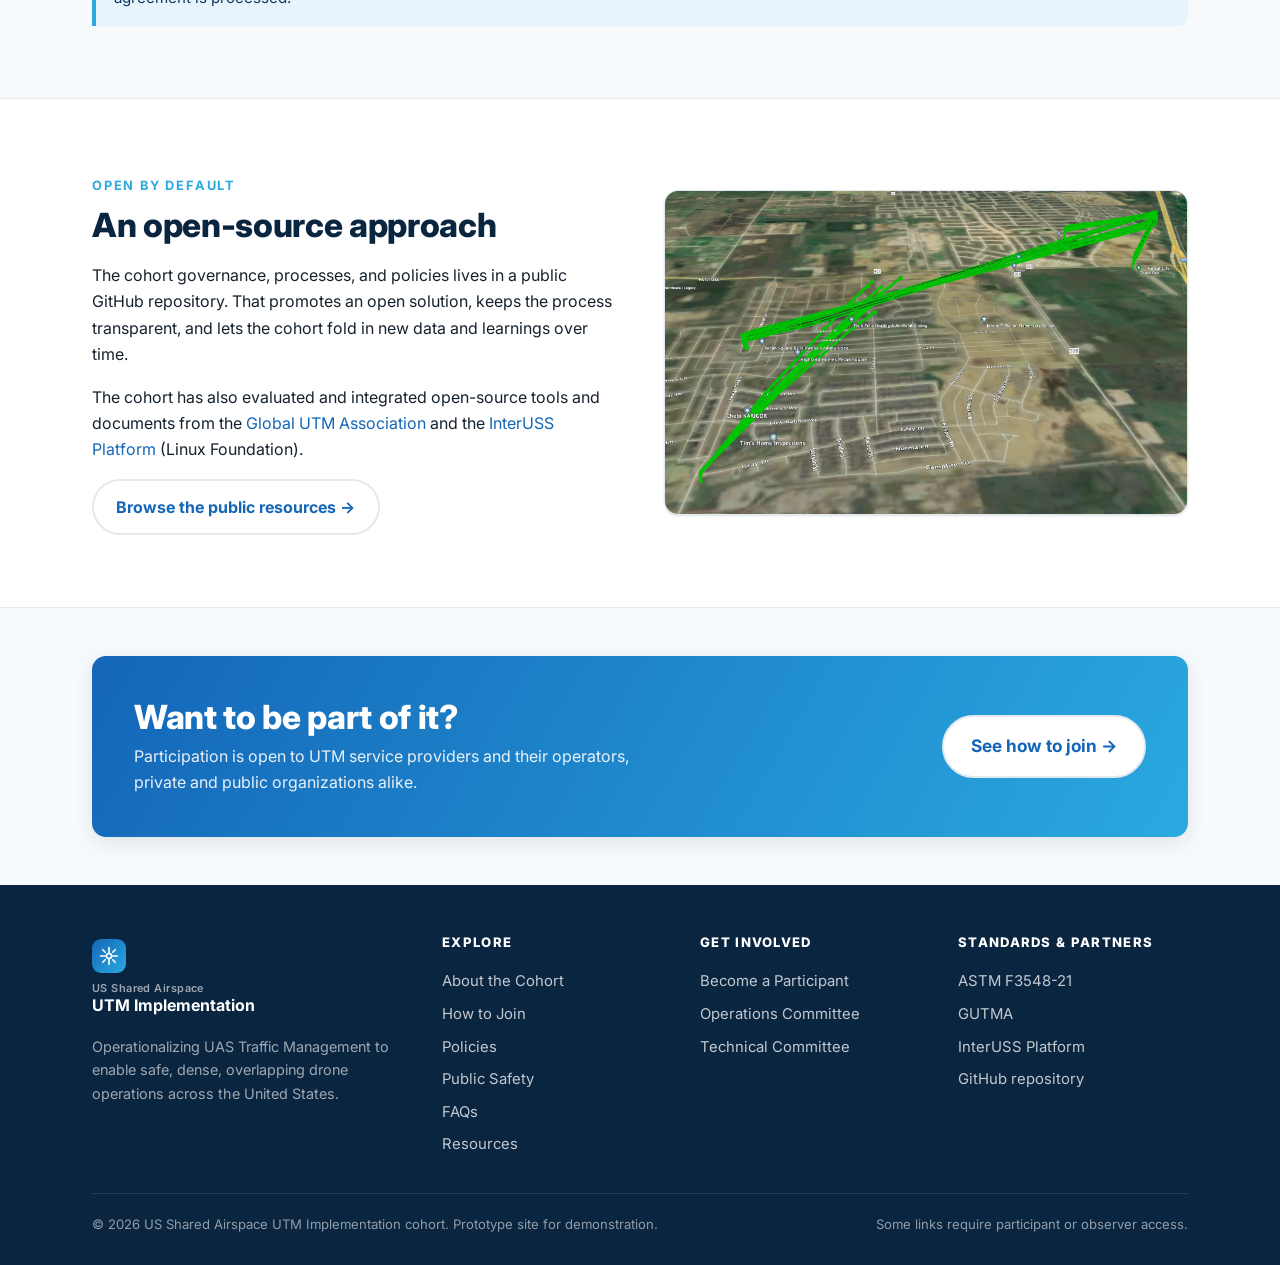
==== commit b7e8efb0: "Shorten DFR/Public Safety nav label to fix header overflow" ====
--- a/site/about.html
+++ b/site/about.html
@@ -23,7 +23,7 @@
       <li><a href="about.html">About the Cohort</a></li>
       <li><a href="onboarding.html">How to Join</a></li>
       <li><a href="policies.html">Policies</a></li>
-      <li><a href="dfr-public-safety.html">DFR / Public Safety</a></li>
+      <li><a href="dfr-public-safety.html">Public Safety</a></li>
       <li><a href="faqs.html">FAQs</a></li>
       <li><a href="resources.html">Resources</a></li>
       <li class="nav-cta"><a class="btn btn-primary" href="mailto:onboarding@us-utm.simplelogin.com" data-intake>Become a Participant</a></li>
@@ -122,7 +122,7 @@
         <a class="brand" href="index.html" style="color:#fff; margin-bottom:12px"><span class="mark" aria-hidden="true"><svg viewBox="0 0 24 24" fill="none" stroke="currentColor" stroke-width="2" stroke-linecap="round" stroke-linejoin="round"><path d="M12 2v6M12 16v6M2 12h6M16 12h6"/><circle cx="12" cy="12" r="3"/><path d="M4.5 4.5l3 3M19.5 4.5l-3 3M4.5 19.5l3-3M19.5 19.5l-3-3"/></svg></span><span class="brand-text"><small style="color:rgba(255,255,255,.6)">US Shared Airspace</small><strong style="color:#fff">UTM Implementation</strong></span></a>
         <p>Operationalizing UAS Traffic Management to enable safe, dense, overlapping drone operations across the United States.</p>
       </div>
-      <div><h4>Explore</h4><a href="about.html">About the Cohort</a><a href="onboarding.html">How to Join</a><a href="policies.html">Policies</a><a href="dfr-public-safety.html">DFR / Public Safety</a><a href="faqs.html">FAQs</a><a href="resources.html">Resources</a></div>
+      <div><h4>Explore</h4><a href="about.html">About the Cohort</a><a href="onboarding.html">How to Join</a><a href="policies.html">Policies</a><a href="dfr-public-safety.html">Public Safety</a><a href="faqs.html">FAQs</a><a href="resources.html">Resources</a></div>
       <div><h4>Get involved</h4><a href="mailto:onboarding@us-utm.simplelogin.com" data-intake>Become a Participant</a><a href="mailto:onboarding@us-utm.simplelogin.com">Operations Committee</a><a href="mailto:technical-committee@us-utm.simplelogin.com">Technical Committee</a></div>
       <div><h4>Standards &amp; partners</h4><a href="https://www.astm.org/f3548-21.html">ASTM F3548-21</a><a href="https://gutma.org/">GUTMA</a><a href="https://interussplatform.org/">InterUSS Platform</a><a href="https://github.com/utmimplementationus/getstarted">GitHub repository</a></div>
     </div>
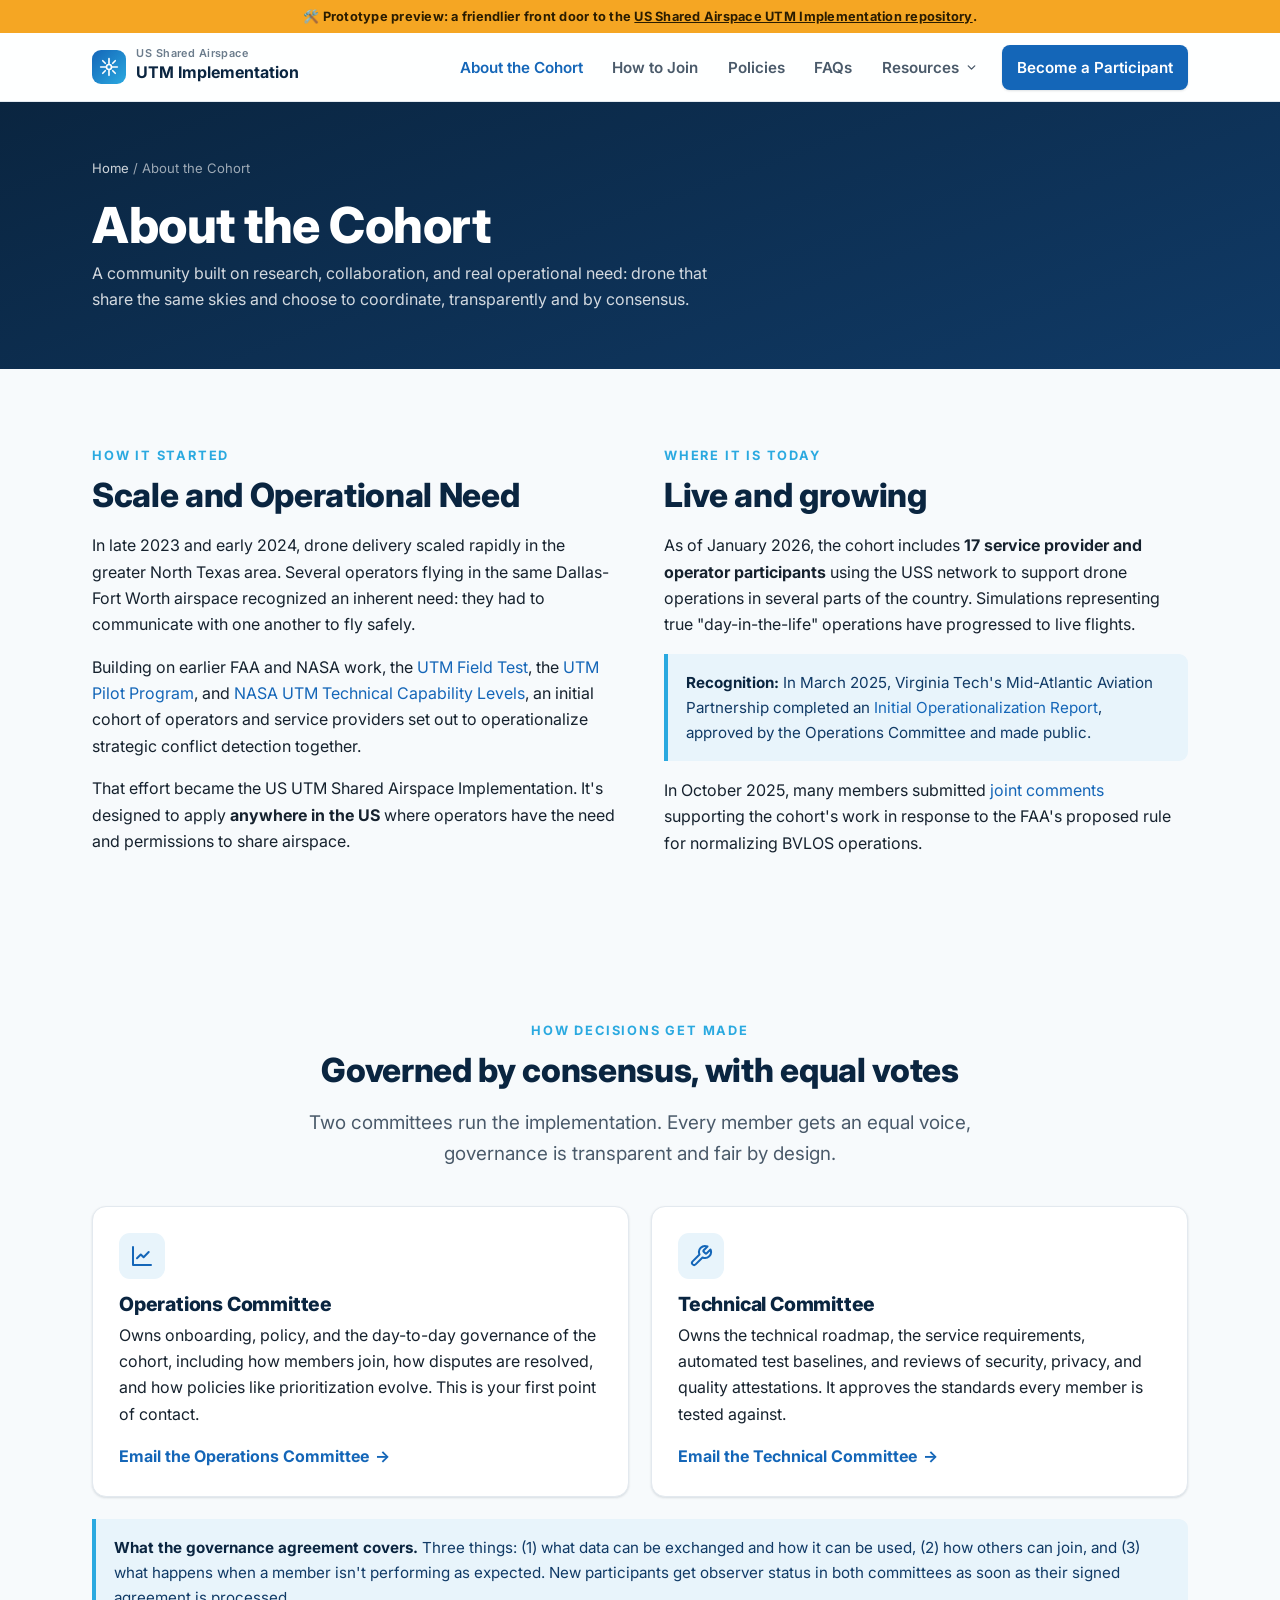
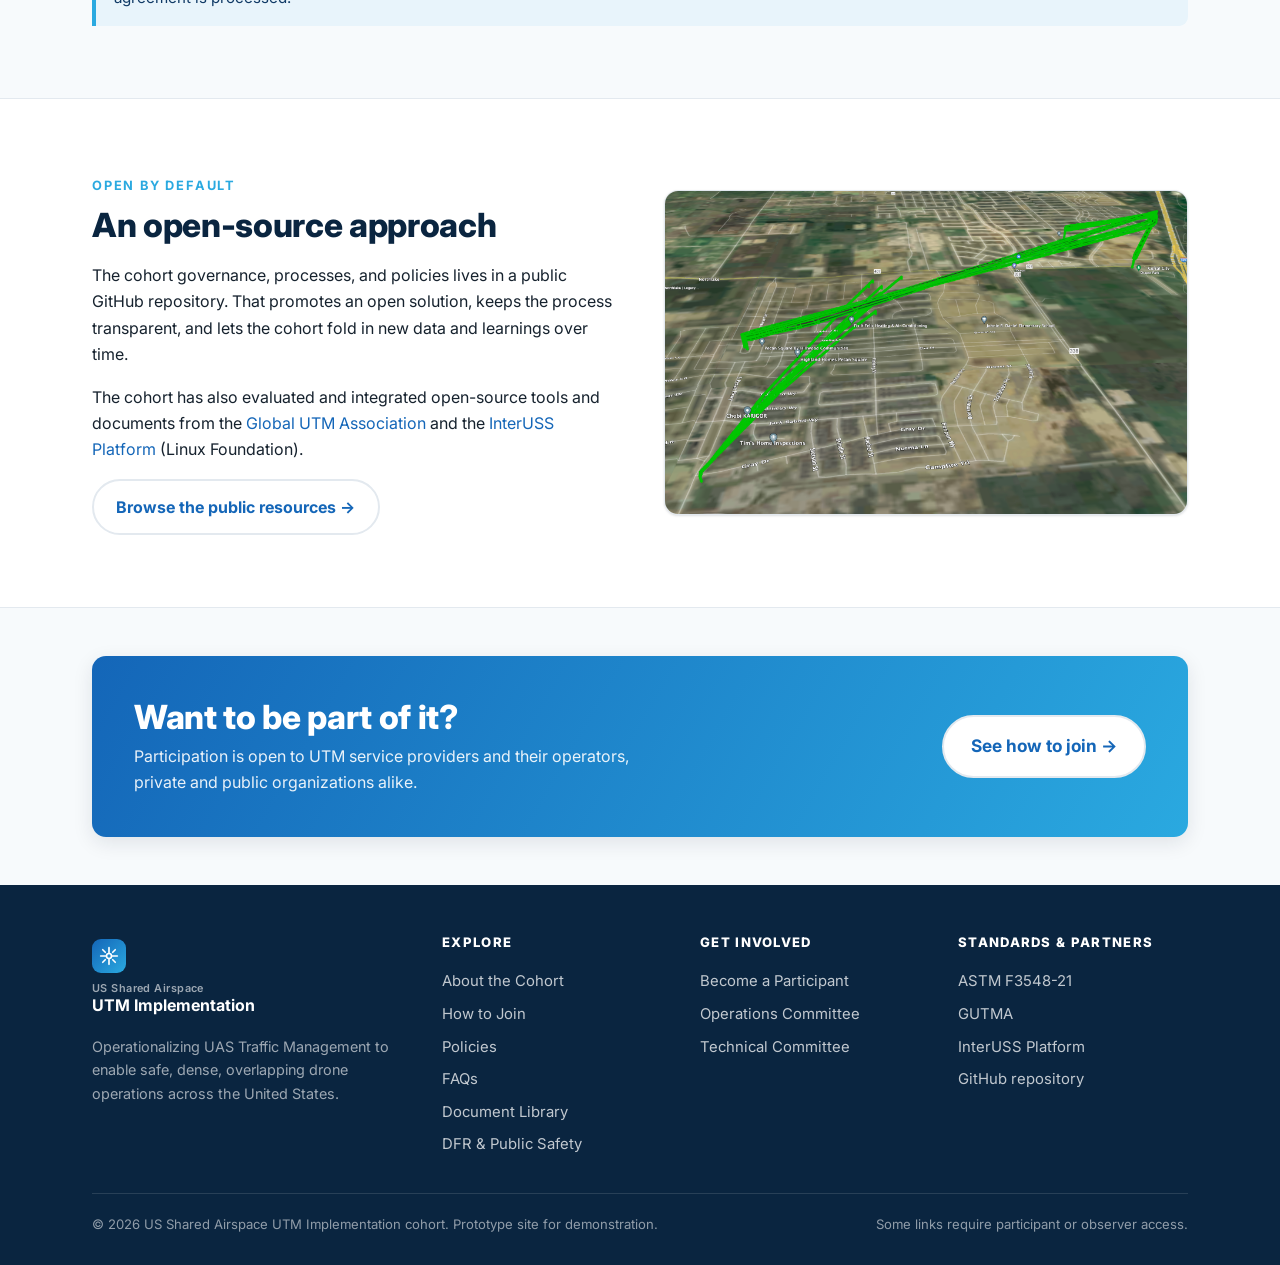
==== commit b76b6552: "Updated DFR page based on one-pager Modified DFR/Public Safety page to align with DFR one-pager prop" ====
--- a/site/about.html
+++ b/site/about.html
@@ -23,9 +23,14 @@
       <li><a href="about.html">About the Cohort</a></li>
       <li><a href="onboarding.html">How to Join</a></li>
       <li><a href="policies.html">Policies</a></li>
-      <li><a href="dfr-public-safety.html">Public Safety</a></li>
       <li><a href="faqs.html">FAQs</a></li>
-      <li><a href="resources.html">Resources</a></li>
+      <li class="nav-drop">
+        <button class="nav-drop-btn" aria-expanded="false" aria-controls="nav-resources">Resources <svg viewBox="0 0 24 24" fill="none" stroke="currentColor" stroke-width="2.5" stroke-linecap="round" stroke-linejoin="round" aria-hidden="true"><polyline points="6 9 12 15 18 9"/></svg></button>
+        <ul class="nav-menu" id="nav-resources">
+          <li><a href="resources.html">Document Library</a></li>
+          <li><a href="dfr-public-safety.html">DFR &amp; Public Safety</a></li>
+        </ul>
+      </li>
       <li class="nav-cta"><a class="btn btn-primary" href="mailto:onboarding@us-utm.simplelogin.com" data-intake>Become a Participant</a></li>
     </ul>
   </div>
@@ -122,7 +127,7 @@
         <a class="brand" href="index.html" style="color:#fff; margin-bottom:12px"><span class="mark" aria-hidden="true"><svg viewBox="0 0 24 24" fill="none" stroke="currentColor" stroke-width="2" stroke-linecap="round" stroke-linejoin="round"><path d="M12 2v6M12 16v6M2 12h6M16 12h6"/><circle cx="12" cy="12" r="3"/><path d="M4.5 4.5l3 3M19.5 4.5l-3 3M4.5 19.5l3-3M19.5 19.5l-3-3"/></svg></span><span class="brand-text"><small style="color:rgba(255,255,255,.6)">US Shared Airspace</small><strong style="color:#fff">UTM Implementation</strong></span></a>
         <p>Operationalizing UAS Traffic Management to enable safe, dense, overlapping drone operations across the United States.</p>
       </div>
-      <div><h4>Explore</h4><a href="about.html">About the Cohort</a><a href="onboarding.html">How to Join</a><a href="policies.html">Policies</a><a href="dfr-public-safety.html">Public Safety</a><a href="faqs.html">FAQs</a><a href="resources.html">Resources</a></div>
+      <div><h4>Explore</h4><a href="about.html">About the Cohort</a><a href="onboarding.html">How to Join</a><a href="policies.html">Policies</a><a href="faqs.html">FAQs</a><a href="resources.html">Document Library</a><a href="dfr-public-safety.html">DFR &amp; Public Safety</a></div>
       <div><h4>Get involved</h4><a href="mailto:onboarding@us-utm.simplelogin.com" data-intake>Become a Participant</a><a href="mailto:onboarding@us-utm.simplelogin.com">Operations Committee</a><a href="mailto:technical-committee@us-utm.simplelogin.com">Technical Committee</a></div>
       <div><h4>Standards &amp; partners</h4><a href="https://www.astm.org/f3548-21.html">ASTM F3548-21</a><a href="https://gutma.org/">GUTMA</a><a href="https://interussplatform.org/">InterUSS Platform</a><a href="https://github.com/utmimplementationus/getstarted">GitHub repository</a></div>
     </div>
--- a/site/assets/css/styles.css
+++ b/site/assets/css/styles.css
@@ -100,16 +100,46 @@
 .brand-text strong { font-size: 1rem; line-height: 1.1; }
 
 .nav-links { display: flex; align-items: center; gap: 4px; list-style: none; margin: 0; padding: 0; }
-.nav-links a {
+.nav-links a,
+.nav-links .nav-drop-btn {
   color: var(--slate); font-weight: 600; font-size: .95rem; padding: .5rem .8rem; border-radius: 8px;
 }
-.nav-links a:hover { color: var(--navy); background: var(--sky-soft); text-decoration: none; }
+.nav-links a:hover,
+.nav-links .nav-drop-btn:hover { color: var(--navy); background: var(--sky-soft); text-decoration: none; }
 .nav-links a.active { color: var(--blue); }
 /* Keep CTA button readable: button color rules must beat the .nav-links a defaults above */
 .nav-links a.btn-primary, .nav-links a.btn-primary:hover { color: #fff; background: var(--blue); }
 .nav-links a.btn-primary:hover { background: #1059a1; }
 .nav-links a.btn-outline, .nav-links a.btn-outline:hover { color: var(--blue); background: #fff; }
 .nav-cta { margin-left: 8px; }
+
+/* nav dropdown */
+.nav-drop { position: relative; }
+.nav-drop-btn {
+  display: inline-flex; align-items: center; gap: .35rem;
+  font-family: inherit; line-height: inherit; background: none; border: 0; cursor: pointer;
+}
+.nav-drop-btn.active { color: var(--blue); }
+.nav-drop-btn svg { width: 13px; height: 13px; transition: transform .18s ease; }
+.nav-drop.open > .nav-drop-btn svg { transform: rotate(180deg); }
+.nav-menu {
+  display: none; list-style: none; margin: 0; padding: 6px; position: absolute; top: calc(100% + 6px); left: 0;
+  min-width: 215px; background: #fff; border: 1px solid var(--line); border-radius: var(--radius-sm);
+  box-shadow: var(--shadow); z-index: 60;
+}
+.nav-drop.open > .nav-menu { display: block; }
+/* invisible bridge so the pointer can cross the gap without closing the menu */
+.nav-drop::after { content: ""; display: none; position: absolute; left: 0; right: 0; top: 100%; height: 10px; }
+.nav-drop.open::after { display: block; }
+.nav-menu a { display: block; padding: .55rem .7rem; white-space: nowrap; }
+/* No-JS fallback only: main.js adds .js-drops and then owns the open state,
+   so `aria-expanded` always matches what is on screen. */
+@media (min-width: 861px) {
+  .nav-links:not(.js-drops) .nav-drop:hover > .nav-menu,
+  .nav-links:not(.js-drops) .nav-drop:focus-within > .nav-menu { display: block; }
+  .nav-links:not(.js-drops) .nav-drop:hover::after,
+  .nav-links:not(.js-drops) .nav-drop:focus-within::after { display: block; }
+}
 
 .nav-toggle {
   display: none; background: none; border: 0; cursor: pointer; padding: 8px; border-radius: 8px;
@@ -133,6 +163,14 @@
   .nav-links a { padding: .75rem .6rem; font-size: 1rem; }
   .nav-cta { margin: 6px 0 0; }
   .nav-cta .btn { width: 100%; justify-content: center; }
+  .nav-drop { position: static; }
+  .nav-links .nav-drop-btn { width: 100%; justify-content: space-between; padding: .75rem .6rem; font-size: 1rem; }
+  .nav-menu {
+    position: static; min-width: 0; padding: 0 0 4px 14px; border: 0; box-shadow: none;
+    border-left: 2px solid var(--line); margin-left: .6rem;
+  }
+  .nav-drop::after { content: none; }
+  .nav-menu a { padding: .6rem .6rem; }
 }
 
 /* ---------- Hero ---------- */
@@ -176,6 +214,10 @@
 .stat .num { font-size: 2rem; font-weight: 800; color: #fff; line-height: 1; }
 .stat .lbl { font-size: .88rem; color: rgba(255,255,255,.78); margin-top: .35rem; }
 @media (max-width: 720px){ .stats { grid-template-columns: repeat(2,1fr); } }
+/* stats on a light section */
+.stats--light .stat { background: var(--card); border-color: var(--line); box-shadow: var(--shadow-sm); backdrop-filter: none; }
+.stats--light .stat .num { color: var(--navy); }
+.stats--light .stat .lbl { color: var(--slate); }
 
 /* ---------- Cards & grids ---------- */
 .grid { display: grid; gap: 22px; }
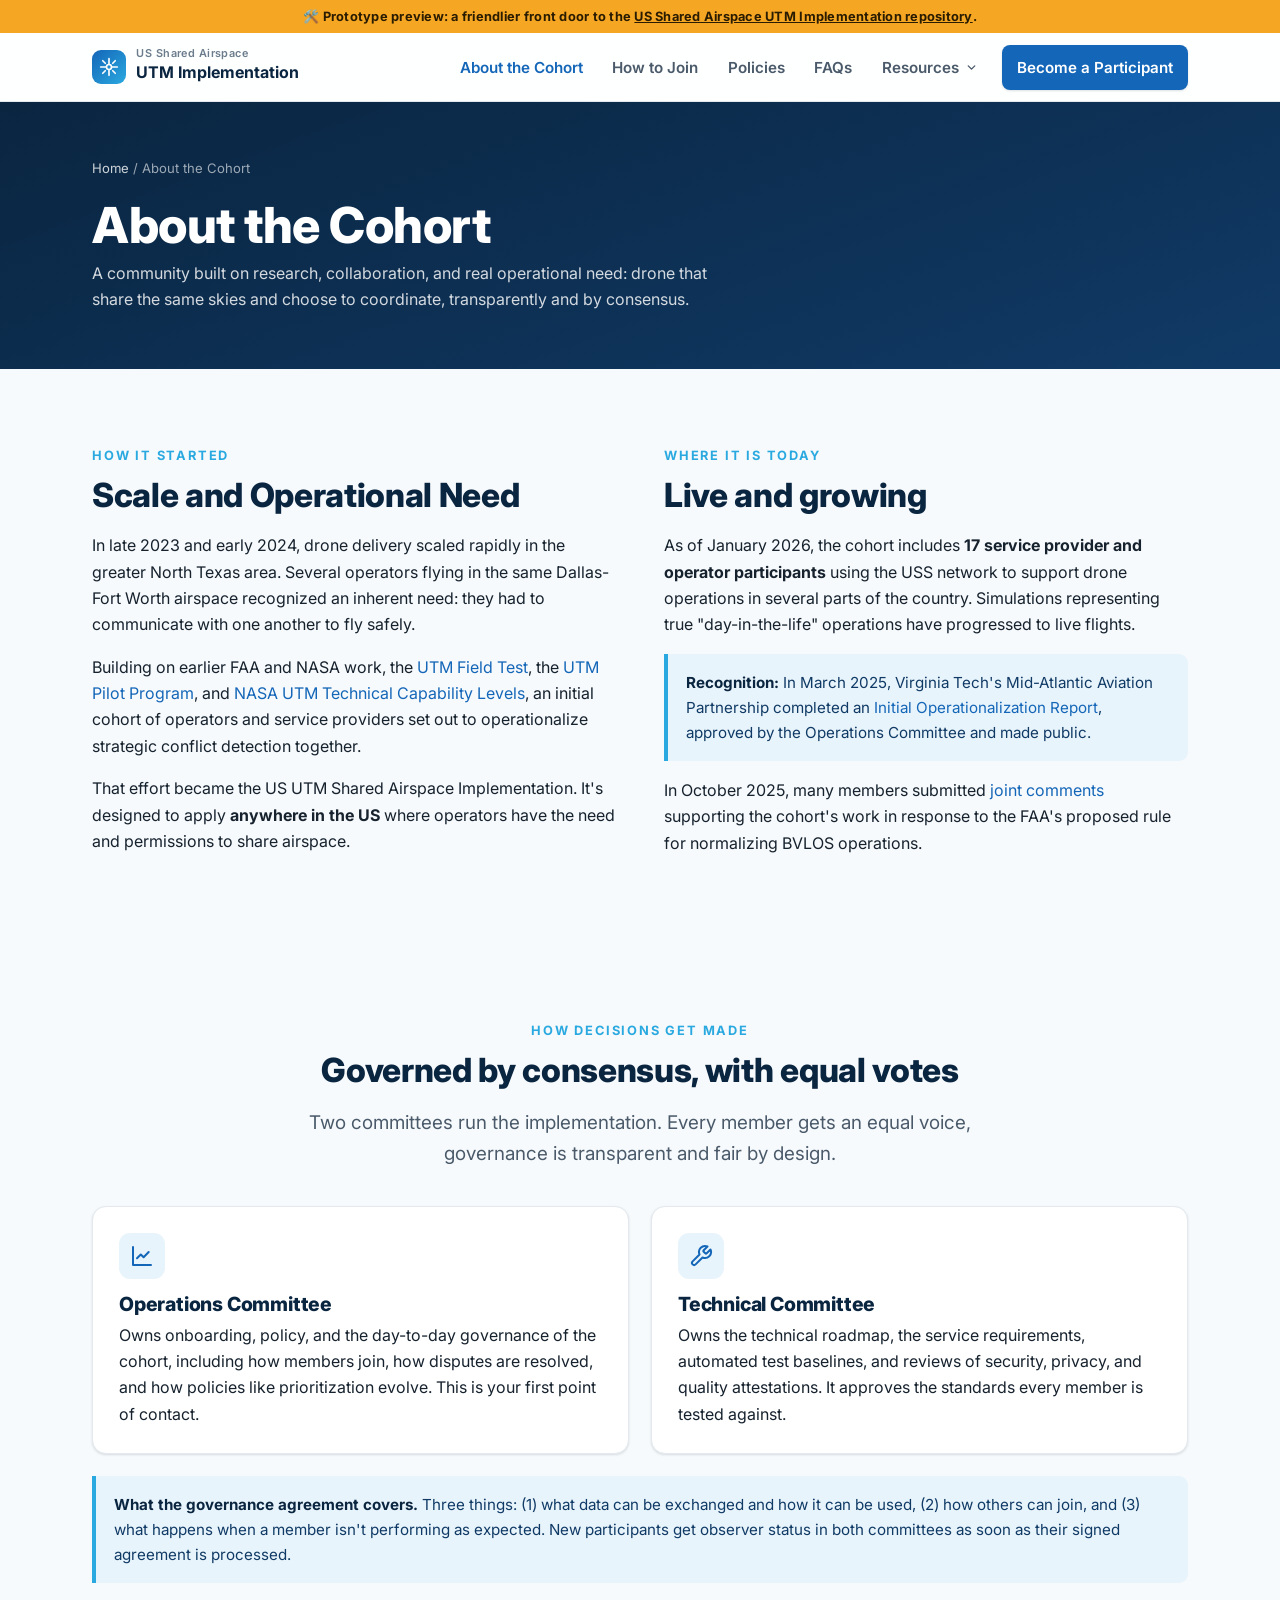
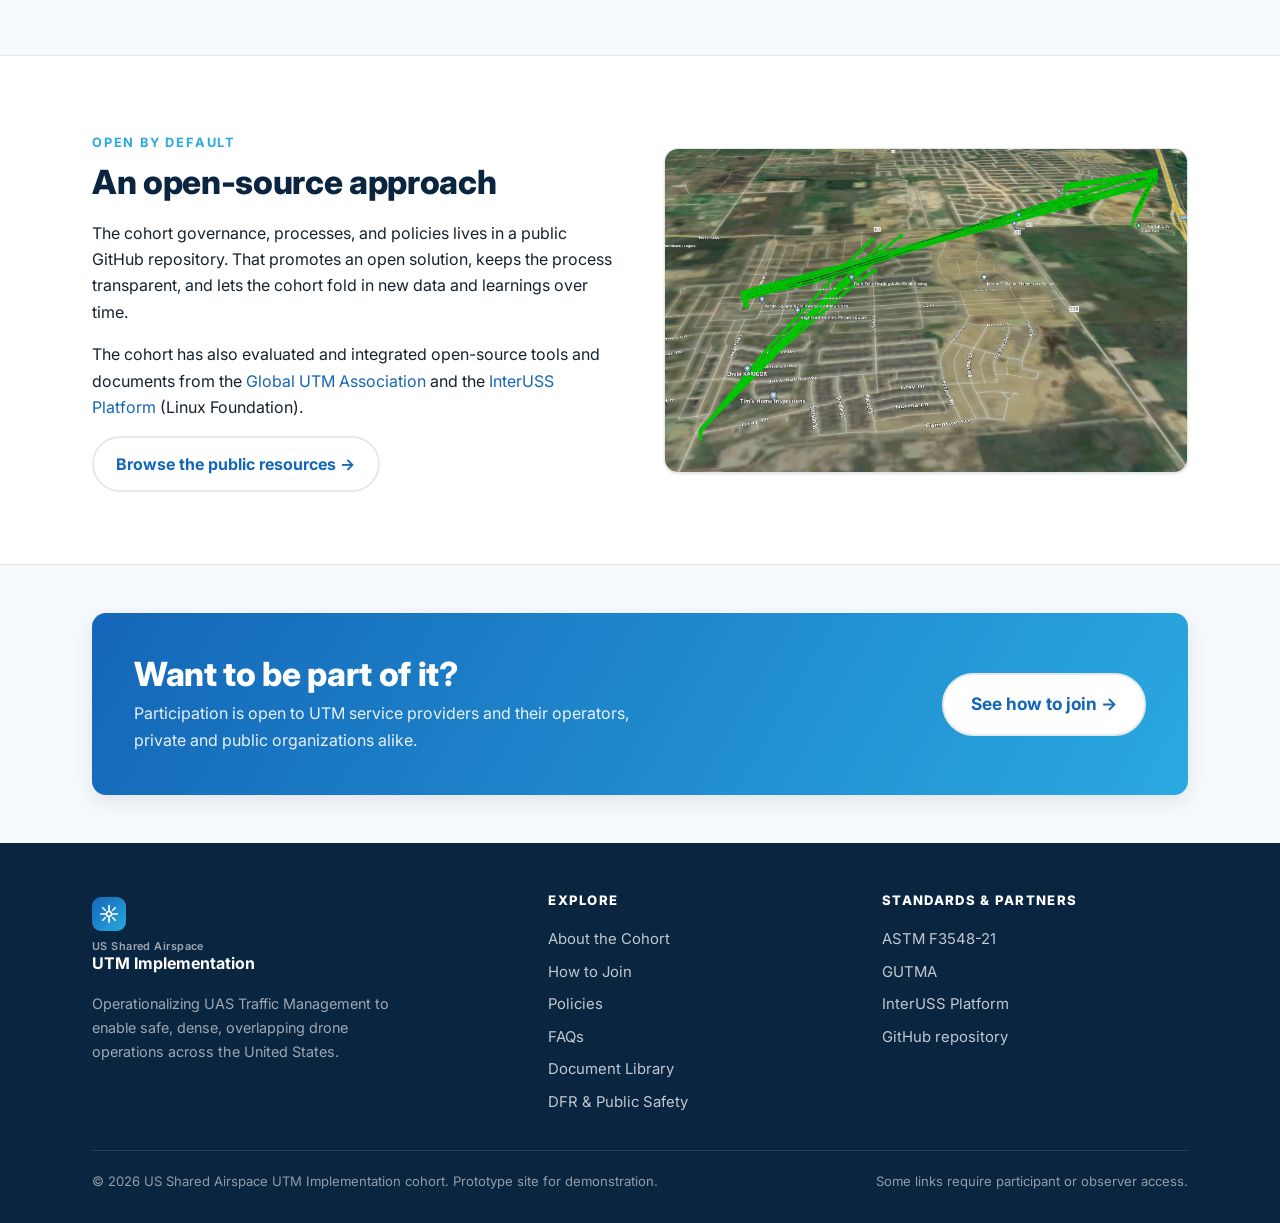
==== commit 5fa55f1e: "Consolidate CTAs Consolidated email CTAs to only cover onboarding request to follow current pathways" ====
--- a/site/about.html
+++ b/site/about.html
@@ -80,13 +80,11 @@
         <div class="ico"><svg viewBox="0 0 24 24" fill="none" stroke="currentColor" stroke-width="2" stroke-linecap="round" stroke-linejoin="round"><path d="M3 3v18h18"/><path d="M18.7 8l-5.1 5.2-2.8-2.7L7 14.3"/></svg></div>
         <h3>Operations Committee</h3>
         <p>Owns onboarding, policy, and the day-to-day governance of the cohort, including how members join, how disputes are resolved, and how policies like prioritization evolve. This is your first point of contact.</p>
-        <a class="card-link" href="mailto:onboarding@us-utm.simplelogin.com">Email the Operations Committee</a>
       </div>
       <div class="card reveal">
         <div class="ico"><svg viewBox="0 0 24 24" fill="none" stroke="currentColor" stroke-width="2" stroke-linecap="round" stroke-linejoin="round"><path d="M14.7 6.3a1 1 0 0 0 0 1.4l1.6 1.6a1 1 0 0 0 1.4 0l3.77-3.77a6 6 0 0 1-7.94 7.94l-6.91 6.91a2.12 2.12 0 0 1-3-3l6.91-6.91a6 6 0 0 1 7.94-7.94l-3.76 3.76z"/></svg></div>
         <h3>Technical Committee</h3>
         <p>Owns the technical roadmap, the service requirements, automated test baselines, and reviews of security, privacy, and quality attestations. It approves the standards every member is tested against.</p>
-        <a class="card-link" href="mailto:technical-committee@us-utm.simplelogin.com">Email the Technical Committee</a>
       </div>
     </div>
     <div class="note reveal" style="margin-top:22px">
@@ -128,7 +126,6 @@
         <p>Operationalizing UAS Traffic Management to enable safe, dense, overlapping drone operations across the United States.</p>
       </div>
       <div><h4>Explore</h4><a href="about.html">About the Cohort</a><a href="onboarding.html">How to Join</a><a href="policies.html">Policies</a><a href="faqs.html">FAQs</a><a href="resources.html">Document Library</a><a href="dfr-public-safety.html">DFR &amp; Public Safety</a></div>
-      <div><h4>Get involved</h4><a href="mailto:onboarding@us-utm.simplelogin.com" data-intake>Become a Participant</a><a href="mailto:onboarding@us-utm.simplelogin.com">Operations Committee</a><a href="mailto:technical-committee@us-utm.simplelogin.com">Technical Committee</a></div>
       <div><h4>Standards &amp; partners</h4><a href="https://www.astm.org/f3548-21.html">ASTM F3548-21</a><a href="https://gutma.org/">GUTMA</a><a href="https://interussplatform.org/">InterUSS Platform</a><a href="https://github.com/utmimplementationus/getstarted">GitHub repository</a></div>
     </div>
     <div class="foot-bottom"><span>© 2026 US Shared Airspace UTM Implementation cohort. Prototype site for demonstration.</span><span>Some links require participant or observer access.</span></div>
--- a/site/assets/css/styles.css
+++ b/site/assets/css/styles.css
@@ -393,7 +393,7 @@
 /* ---------- Footer ---------- */
 .site-footer { background: var(--navy); color: rgba(255,255,255,.75); margin-top: 0; }
 .site-footer .container { padding: 50px 22px 30px; }
-.foot-grid { display:grid; grid-template-columns: 1.4fr 1fr 1fr 1fr; gap: 28px; }
+.foot-grid { display:grid; grid-template-columns: 1.4fr 1fr 1fr; gap: 28px; }
 @media (max-width: 820px){ .foot-grid { grid-template-columns: 1fr 1fr; } }
 @media (max-width: 480px){ .foot-grid { grid-template-columns: 1fr; } }
 .site-footer h4 { color:#fff; font-size:.82rem; text-transform:uppercase; letter-spacing:.1em; margin-bottom: .9rem; }
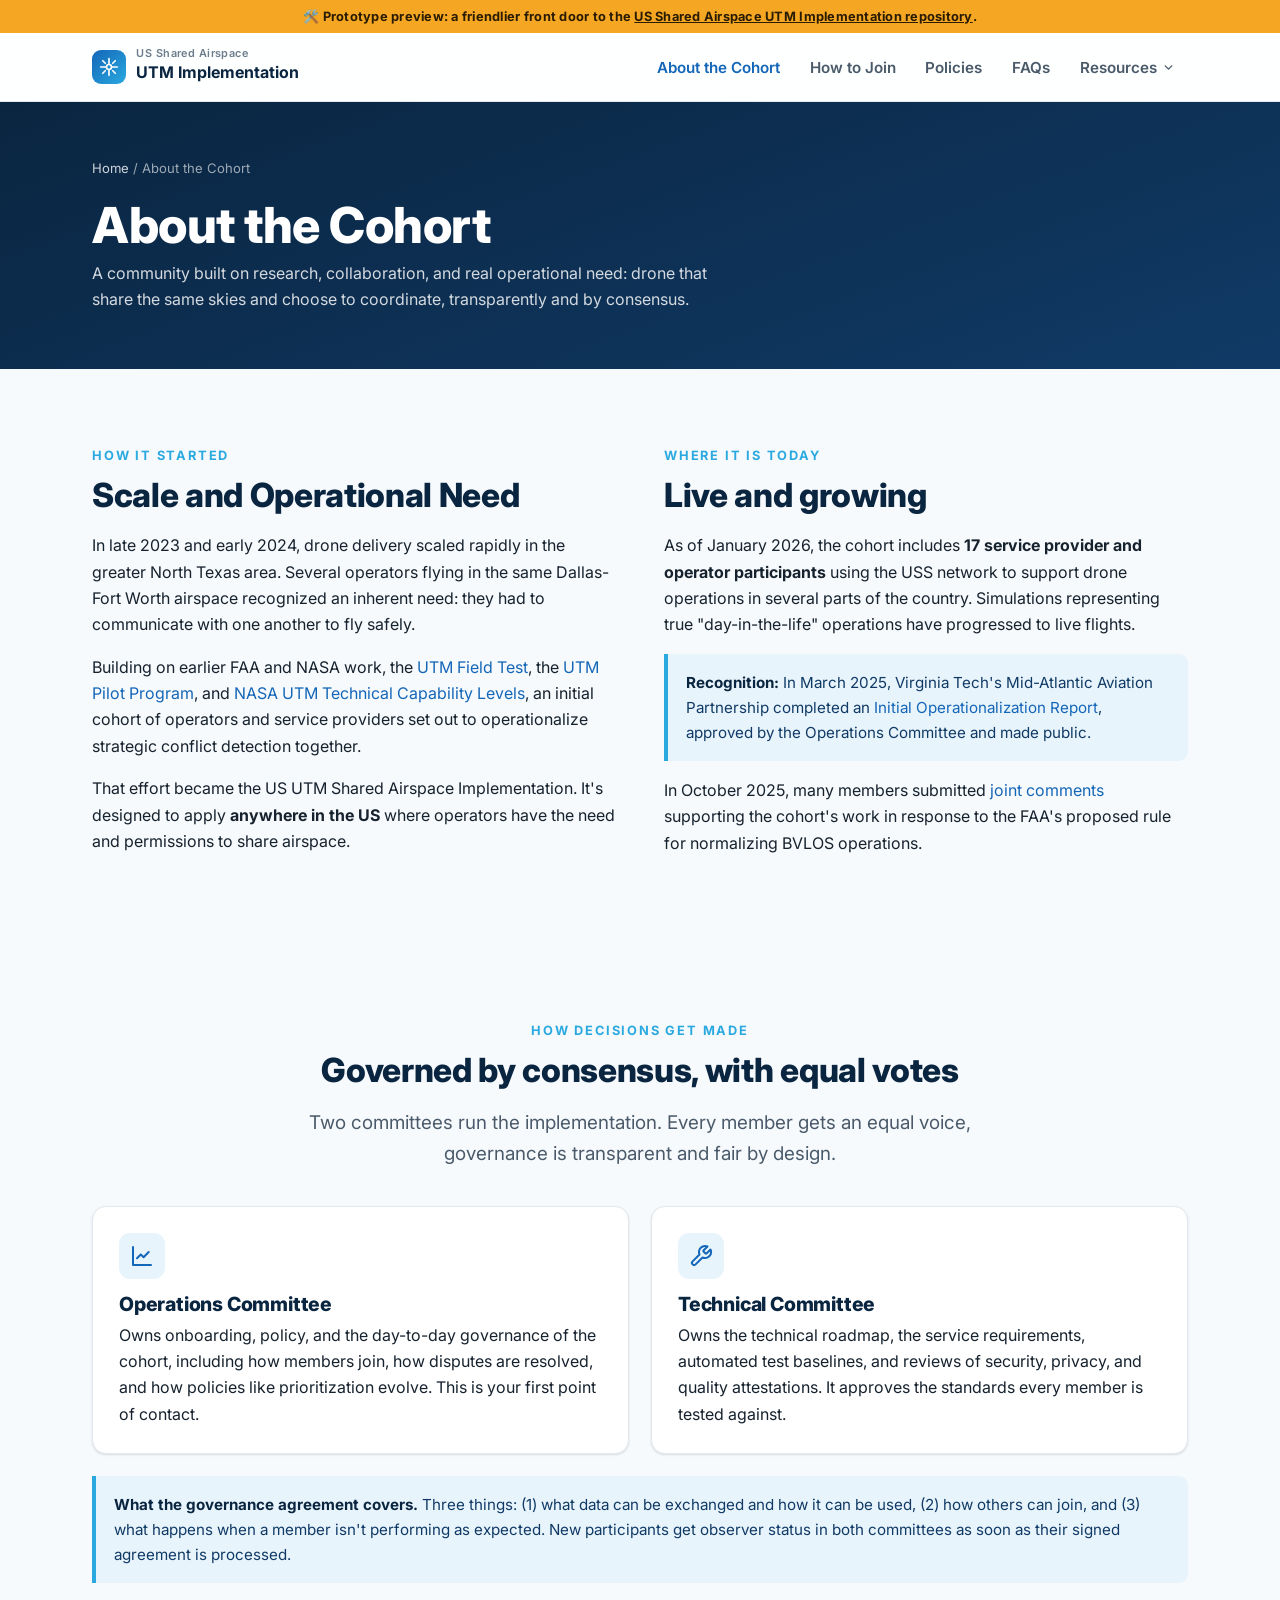
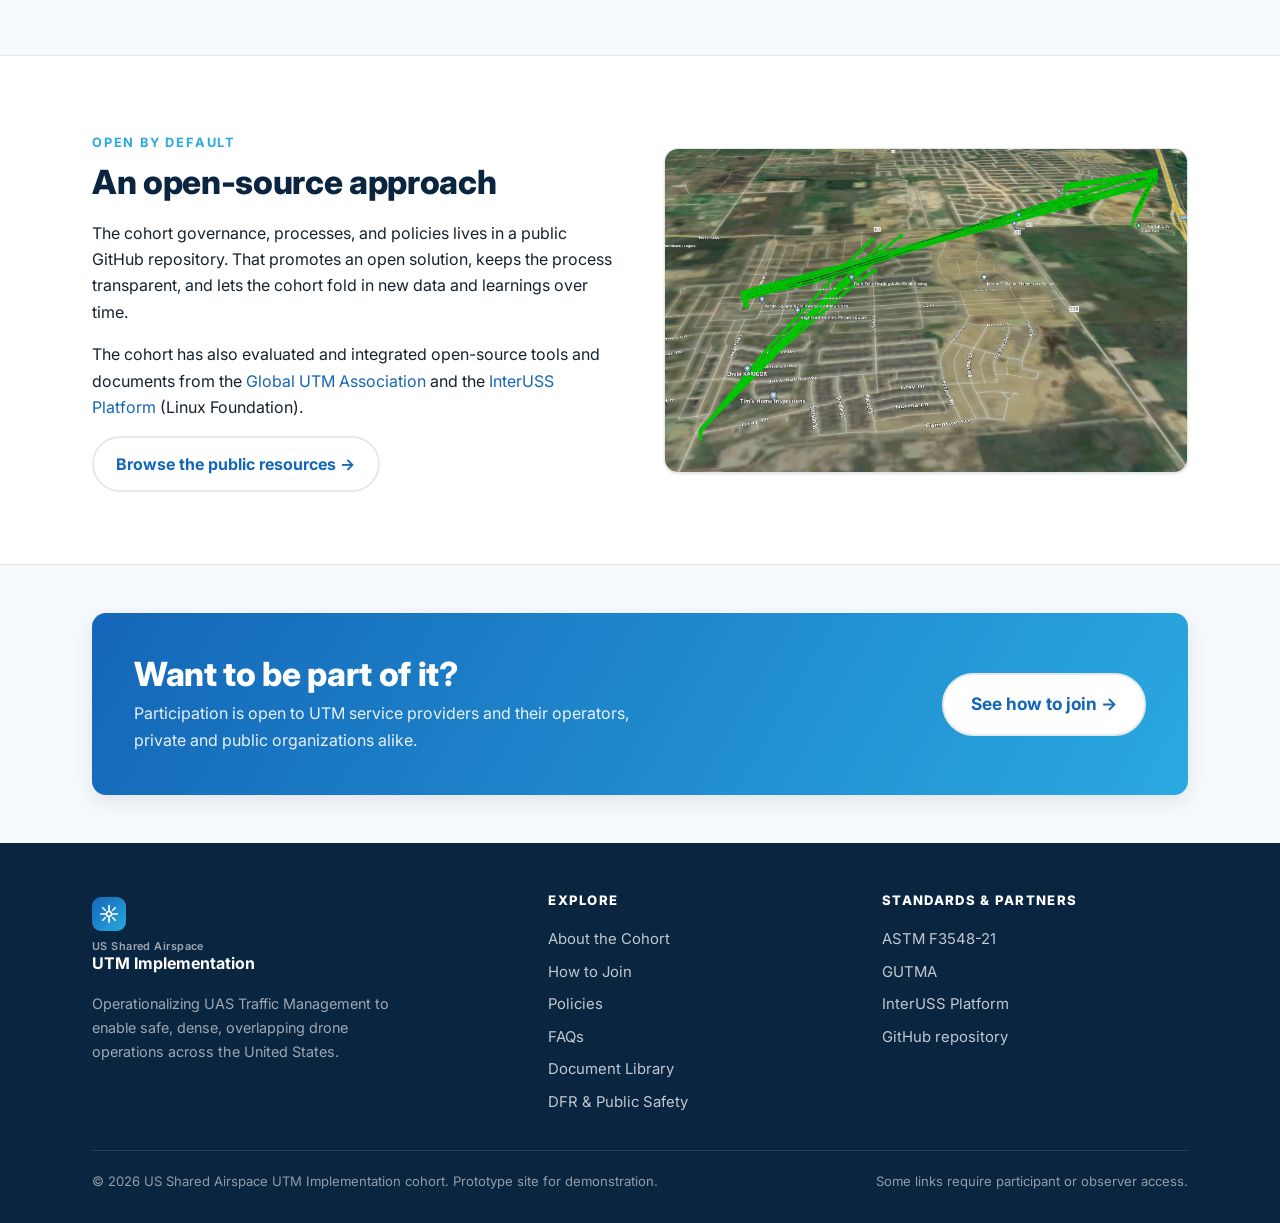
==== commit 358c0298: "Further refine CTAs Remove CTA link in header, ensure CTA in 'how to join' is for service providers" ====
--- a/site/about.html
+++ b/site/about.html
@@ -31,7 +31,6 @@
           <li><a href="dfr-public-safety.html">DFR &amp; Public Safety</a></li>
         </ul>
       </li>
-      <li class="nav-cta"><a class="btn btn-primary" href="mailto:onboarding@us-utm.simplelogin.com" data-intake>Become a Participant</a></li>
     </ul>
   </div>
 </header>
--- a/site/assets/css/styles.css
+++ b/site/assets/css/styles.css
@@ -123,7 +123,7 @@
 .nav-drop-btn svg { width: 13px; height: 13px; transition: transform .18s ease; }
 .nav-drop.open > .nav-drop-btn svg { transform: rotate(180deg); }
 .nav-menu {
-  display: none; list-style: none; margin: 0; padding: 6px; position: absolute; top: calc(100% + 6px); left: 0;
+  display: none; list-style: none; margin: 0; padding: 6px; position: absolute; top: calc(100% + 6px); right: 0;
   min-width: 215px; background: #fff; border: 1px solid var(--line); border-radius: var(--radius-sm);
   box-shadow: var(--shadow); z-index: 60;
 }
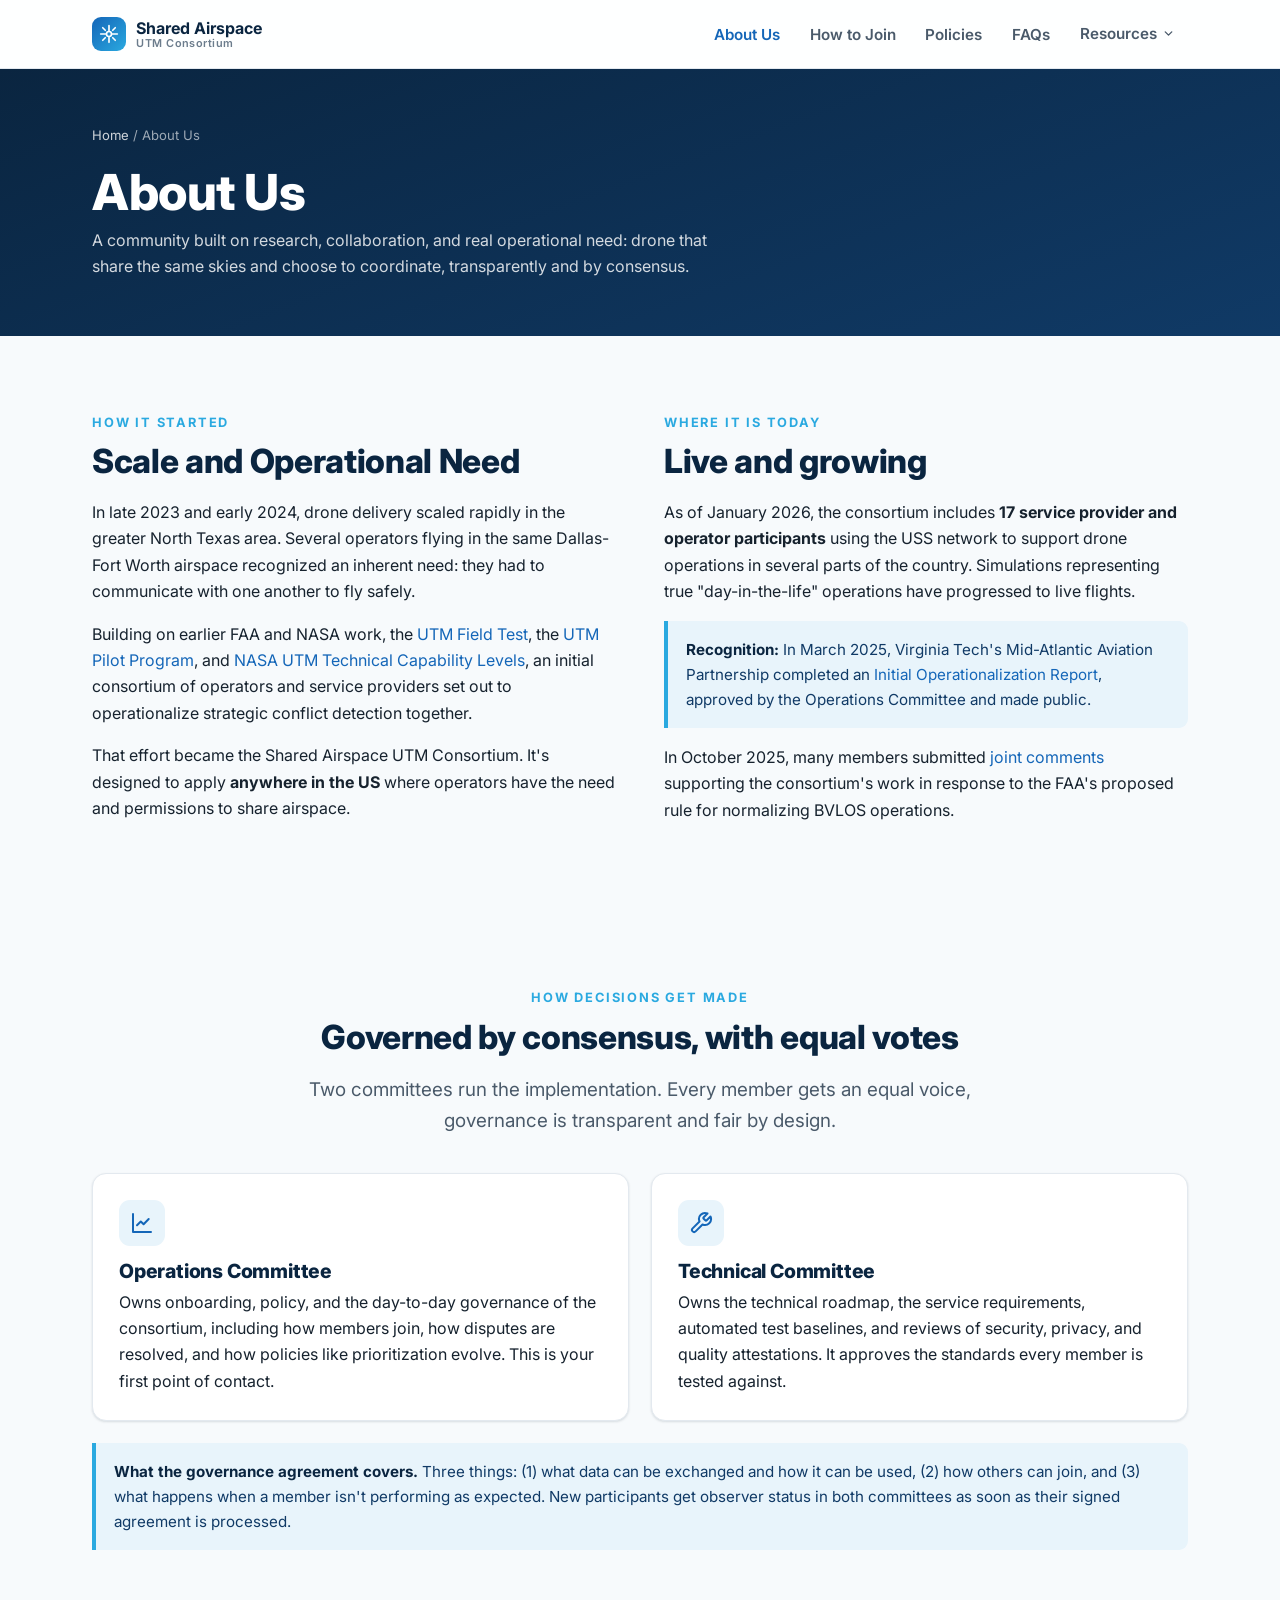
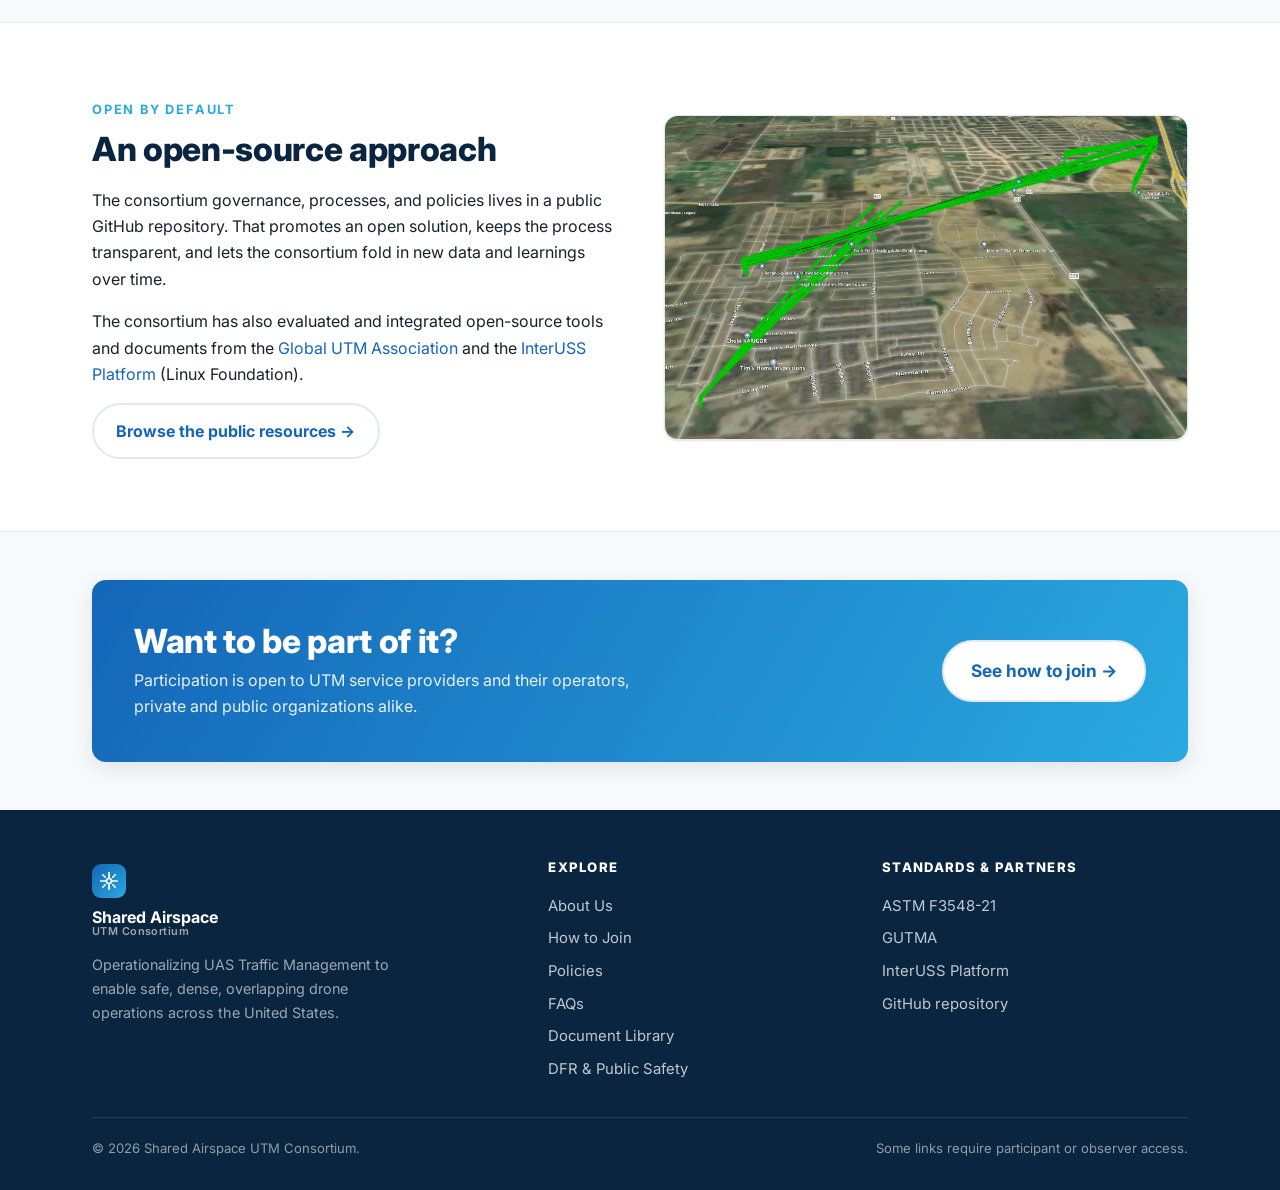
==== commit e52ec787: "Final changes ready for publication Incorporating changes approved by Operations committee for Conso" ====
--- a/site/about.html
+++ b/site/about.html
@@ -3,24 +3,23 @@
 <head>
 <meta charset="UTF-8" />
 <meta name="viewport" content="width=device-width, initial-scale=1.0" />
-<title>About the Cohort | US Shared Airspace UTM Implementation</title>
-<meta name="description" content="Who's in the US Shared Airspace UTM Implementation cohort, how it started in North Texas, and how it's governed." />
+<title>About Us | Shared Airspace UTM Consortium</title>
+<meta name="description" content="Who's in the Shared Airspace UTM Consortium, how it started in North Texas, and how it's governed." />
 <link rel="preconnect" href="https://fonts.googleapis.com"><link rel="preconnect" href="https://fonts.gstatic.com" crossorigin>
 <link href="https://fonts.googleapis.com/css2?family=Inter:wght@400;600;700;800&display=swap" rel="stylesheet">
 <link rel="stylesheet" href="assets/css/styles.css" />
 </head>
 <body>
-<div class="proto-ribbon">🛠️ Prototype preview: a friendlier front door to the <a href="https://github.com/utmimplementationus/getstarted">US Shared Airspace UTM Implementation repository</a>.</div>
 
 <header class="site-header">
   <div class="container nav">
-    <a class="brand" href="index.html" aria-label="US Shared Airspace UTM Implementation home">
+    <a class="brand" href="index.html" aria-label="Shared Airspace UTM Consortium home">
       <span class="mark" aria-hidden="true"><svg viewBox="0 0 24 24" fill="none" stroke="currentColor" stroke-width="2" stroke-linecap="round" stroke-linejoin="round"><path d="M12 2v6M12 16v6M2 12h6M16 12h6"/><circle cx="12" cy="12" r="3"/><path d="M4.5 4.5l3 3M19.5 4.5l-3 3M4.5 19.5l3-3M19.5 19.5l-3-3"/></svg></span>
-      <span class="brand-text"><small>US Shared Airspace</small><strong>UTM Implementation</strong></span>
+      <span class="brand-text"><strong>Shared Airspace</strong><small>UTM Consortium</small></span>
     </a>
     <button class="nav-toggle" aria-label="Toggle menu" aria-expanded="false" aria-controls="nav-links"><span></span></button>
     <ul class="nav-links" id="nav-links">
-      <li><a href="about.html">About the Cohort</a></li>
+      <li><a href="about.html">About Us</a></li>
       <li><a href="onboarding.html">How to Join</a></li>
       <li><a href="policies.html">Policies</a></li>
       <li><a href="faqs.html">FAQs</a></li>
@@ -37,8 +36,8 @@
 
 <section class="page-hero">
   <div class="container">
-    <div class="breadcrumb"><a href="index.html">Home</a> / About the Cohort</div>
-    <h1>About the Cohort</h1>
+    <div class="breadcrumb"><a href="index.html">Home</a> / About Us</div>
+    <h1>About Us</h1>
     <p>A community built on research, collaboration, and real operational need: drone that share the same skies and choose to coordinate, transparently and by consensus.</p>
   </div>
 </section>
@@ -50,15 +49,15 @@
       <span class="eyebrow">How it started</span>
       <h2>Scale and Operational Need</h2>
       <p>In late 2023 and early 2024, drone delivery scaled rapidly in the greater North&nbsp;Texas area. Several operators flying in the same Dallas-Fort Worth airspace recognized an inherent need: they had to communicate with one another to fly safely.</p>
-      <p>Building on earlier FAA and NASA work, the <a href="https://www.faa.gov/uas/research_development/traffic_management/field_test">UTM Field Test</a>, the <a href="https://www.faa.gov/uas/research_development/traffic_management/utm_pilot_program">UTM Pilot Program</a>, and <a href="https://www.nasa.gov/directorates/armd/past-armd-projects/utm-project/">NASA UTM Technical Capability Levels</a>, an initial cohort of operators and service providers set out to operationalize strategic conflict detection together.</p>
-      <p>That effort became the US UTM Shared Airspace Implementation. It's designed to apply <strong>anywhere in the US</strong> where operators have the need and permissions to share airspace.</p>
+      <p>Building on earlier FAA and NASA work, the <a href="https://www.faa.gov/uas/research_development/traffic_management/field_test">UTM Field Test</a>, the <a href="https://www.faa.gov/uas/research_development/traffic_management/utm_pilot_program">UTM Pilot Program</a>, and <a href="https://www.nasa.gov/directorates/armd/past-armd-projects/utm-project/">NASA UTM Technical Capability Levels</a>, an initial consortium of operators and service providers set out to operationalize strategic conflict detection together.</p>
+      <p>That effort became the Shared Airspace UTM Consortium. It's designed to apply <strong>anywhere in the US</strong> where operators have the need and permissions to share airspace.</p>
     </div>
     <div class="reveal">
       <span class="eyebrow">Where it is today</span>
       <h2>Live and growing</h2>
-      <p>As of January 2026, the cohort includes <strong>17 service provider and operator participants</strong> using the USS network to support drone operations in several parts of the country. Simulations representing true "day-in-the-life" operations have progressed to live flights.</p>
+      <p>As of January 2026, the consortium includes <strong>17 service provider and operator participants</strong> using the USS network to support drone operations in several parts of the country. Simulations representing true "day-in-the-life" operations have progressed to live flights.</p>
       <div class="note" style="margin-bottom:16px"><strong>Recognition:</strong> In March 2025, Virginia Tech's Mid-Atlantic Aviation Partnership completed an <a href="https://github.com/utmimplementationus/getstarted/blob/main/docs/Shared_Airspace_Report_v1_FINAL.pdf">Initial Operationalization Report</a>, approved by the Operations Committee and made public.</div>
-      <p>In October 2025, many members submitted <a href="https://www.regulations.gov/comment/FAA-2025-1908-2544">joint comments</a> supporting the cohort's work in response to the FAA's proposed rule for normalizing BVLOS operations.</p>
+      <p>In October 2025, many members submitted <a href="https://www.regulations.gov/comment/FAA-2025-1908-2544">joint comments</a> supporting the consortium's work in response to the FAA's proposed rule for normalizing BVLOS operations.</p>
     </div>
   </div>
 </section>
@@ -78,7 +77,7 @@
       <div class="card reveal">
         <div class="ico"><svg viewBox="0 0 24 24" fill="none" stroke="currentColor" stroke-width="2" stroke-linecap="round" stroke-linejoin="round"><path d="M3 3v18h18"/><path d="M18.7 8l-5.1 5.2-2.8-2.7L7 14.3"/></svg></div>
         <h3>Operations Committee</h3>
-        <p>Owns onboarding, policy, and the day-to-day governance of the cohort, including how members join, how disputes are resolved, and how policies like prioritization evolve. This is your first point of contact.</p>
+        <p>Owns onboarding, policy, and the day-to-day governance of the consortium, including how members join, how disputes are resolved, and how policies like prioritization evolve. This is your first point of contact.</p>
       </div>
       <div class="card reveal">
         <div class="ico"><svg viewBox="0 0 24 24" fill="none" stroke="currentColor" stroke-width="2" stroke-linecap="round" stroke-linejoin="round"><path d="M14.7 6.3a1 1 0 0 0 0 1.4l1.6 1.6a1 1 0 0 0 1.4 0l3.77-3.77a6 6 0 0 1-7.94 7.94l-6.91 6.91a2.12 2.12 0 0 1-3-3l6.91-6.91a6 6 0 0 1 7.94-7.94l-3.76 3.76z"/></svg></div>
@@ -98,8 +97,8 @@
     <div class="reveal">
       <span class="eyebrow">Open by default</span>
       <h2>An open-source approach</h2>
-      <p>The cohort governance, processes, and policies lives in a public GitHub repository. That promotes an open solution, keeps the process transparent, and lets the cohort fold in new data and learnings over time.</p>
-      <p>The cohort has also evaluated and integrated open-source tools and documents from the <a href="https://gutma.org/">Global UTM Association</a> and the <a href="https://interussplatform.org/">InterUSS Platform</a> (Linux Foundation).</p>
+      <p>The consortium governance, processes, and policies lives in a public GitHub repository. That promotes an open solution, keeps the process transparent, and lets the consortium fold in new data and learnings over time.</p>
+      <p>The consortium has also evaluated and integrated open-source tools and documents from the <a href="https://gutma.org/">Global UTM Association</a> and the <a href="https://interussplatform.org/">InterUSS Platform</a> (Linux Foundation).</p>
       <a class="btn btn-outline" href="resources.html">Browse the public resources →</a>
     </div>
     <div class="card reveal" style="padding:0; overflow:hidden">
@@ -121,13 +120,13 @@
   <div class="container">
     <div class="foot-grid">
       <div class="foot-brand">
-        <a class="brand" href="index.html" style="color:#fff; margin-bottom:12px"><span class="mark" aria-hidden="true"><svg viewBox="0 0 24 24" fill="none" stroke="currentColor" stroke-width="2" stroke-linecap="round" stroke-linejoin="round"><path d="M12 2v6M12 16v6M2 12h6M16 12h6"/><circle cx="12" cy="12" r="3"/><path d="M4.5 4.5l3 3M19.5 4.5l-3 3M4.5 19.5l3-3M19.5 19.5l-3-3"/></svg></span><span class="brand-text"><small style="color:rgba(255,255,255,.6)">US Shared Airspace</small><strong style="color:#fff">UTM Implementation</strong></span></a>
+        <a class="brand" href="index.html" style="color:#fff; margin-bottom:12px"><span class="mark" aria-hidden="true"><svg viewBox="0 0 24 24" fill="none" stroke="currentColor" stroke-width="2" stroke-linecap="round" stroke-linejoin="round"><path d="M12 2v6M12 16v6M2 12h6M16 12h6"/><circle cx="12" cy="12" r="3"/><path d="M4.5 4.5l3 3M19.5 4.5l-3 3M4.5 19.5l3-3M19.5 19.5l-3-3"/></svg></span><span class="brand-text"><strong style="color:#fff">Shared Airspace</strong><small style="color:rgba(255,255,255,.6)">UTM Consortium</small></span></a>
         <p>Operationalizing UAS Traffic Management to enable safe, dense, overlapping drone operations across the United States.</p>
       </div>
-      <div><h4>Explore</h4><a href="about.html">About the Cohort</a><a href="onboarding.html">How to Join</a><a href="policies.html">Policies</a><a href="faqs.html">FAQs</a><a href="resources.html">Document Library</a><a href="dfr-public-safety.html">DFR &amp; Public Safety</a></div>
+      <div><h4>Explore</h4><a href="about.html">About Us</a><a href="onboarding.html">How to Join</a><a href="policies.html">Policies</a><a href="faqs.html">FAQs</a><a href="resources.html">Document Library</a><a href="dfr-public-safety.html">DFR &amp; Public Safety</a></div>
       <div><h4>Standards &amp; partners</h4><a href="https://www.astm.org/f3548-21.html">ASTM F3548-21</a><a href="https://gutma.org/">GUTMA</a><a href="https://interussplatform.org/">InterUSS Platform</a><a href="https://github.com/utmimplementationus/getstarted">GitHub repository</a></div>
     </div>
-    <div class="foot-bottom"><span>© 2026 US Shared Airspace UTM Implementation cohort. Prototype site for demonstration.</span><span>Some links require participant or observer access.</span></div>
+    <div class="foot-bottom"><span>© 2026 Shared Airspace UTM Consortium.</span><span>Some links require participant or observer access.</span></div>
   </div>
 </footer>
 <script src="assets/js/main.js"></script>
--- a/site/assets/css/styles.css
+++ b/site/assets/css/styles.css
@@ -1,5 +1,5 @@
 /* =====================================================================
-   US UTM Implementation — Public Site Prototype
+   Shared Airspace UTM Consortium — Public Site
    Design system: aviation-inspired, calm, trustworthy, accessible.
    Pure CSS, no build step.
    ===================================================================== */
@@ -97,7 +97,7 @@
 }
 .brand .mark svg { width: 20px; height: 20px; }
 .brand-text small { display: block; font-size: .68rem; font-weight: 600; color: var(--mist); letter-spacing: .04em; line-height: 1; }
-.brand-text strong { font-size: 1rem; line-height: 1.1; }
+.brand-text strong { display: block; font-size: 1rem; line-height: 1.15; }
 
 .nav-links { display: flex; align-items: center; gap: 4px; list-style: none; margin: 0; padding: 0; }
 .nav-links a,
@@ -227,6 +227,14 @@
 @media (max-width: 920px){ .grid-3, .grid-4 { grid-template-columns: repeat(2,1fr); } }
 @media (max-width: 640px){ .grid-2, .grid-3, .grid-4 { grid-template-columns: 1fr; } }
 
+/* Centres a trailing partial row (e.g. a 3-up layout holding 5 cards).
+   Uses flex instead of grid so the last row centres rather than leaving an empty cell.
+   Column widths match .grid-3 at every breakpoint. Pair with .grid for the gap. */
+.grid-center { display: flex; flex-wrap: wrap; justify-content: center; }
+.grid-center > * { flex: 0 1 calc((100% - 44px) / 3); }
+@media (max-width: 920px){ .grid-center > * { flex: 0 1 calc((100% - 22px) / 2); } }
+@media (max-width: 640px){ .grid-center > * { flex: 0 1 100%; } }
+
 .card {
   background: var(--card); border: 1px solid var(--line); border-radius: var(--radius);
   padding: 26px; box-shadow: var(--shadow-sm); transition: transform .14s ease, box-shadow .14s ease;
@@ -406,13 +414,6 @@
   display:flex; justify-content:space-between; gap: 12px; flex-wrap: wrap; font-size:.82rem; color: rgba(255,255,255,.55);
 }
 
-/* prototype ribbon */
-.proto-ribbon {
-  background: var(--amber); color: #2a1c00; text-align:center; font-size:.8rem; font-weight:700;
-  padding: 6px 12px; letter-spacing:.02em;
-}
-.proto-ribbon a { color: #2a1c00; text-decoration: underline; }
-
 /* utility */
 .mt-0 { margin-top: 0; } .mb-0 { margin-bottom: 0 !important; }
 .flex { display:flex; gap: 12px; flex-wrap: wrap; align-items:center; }
